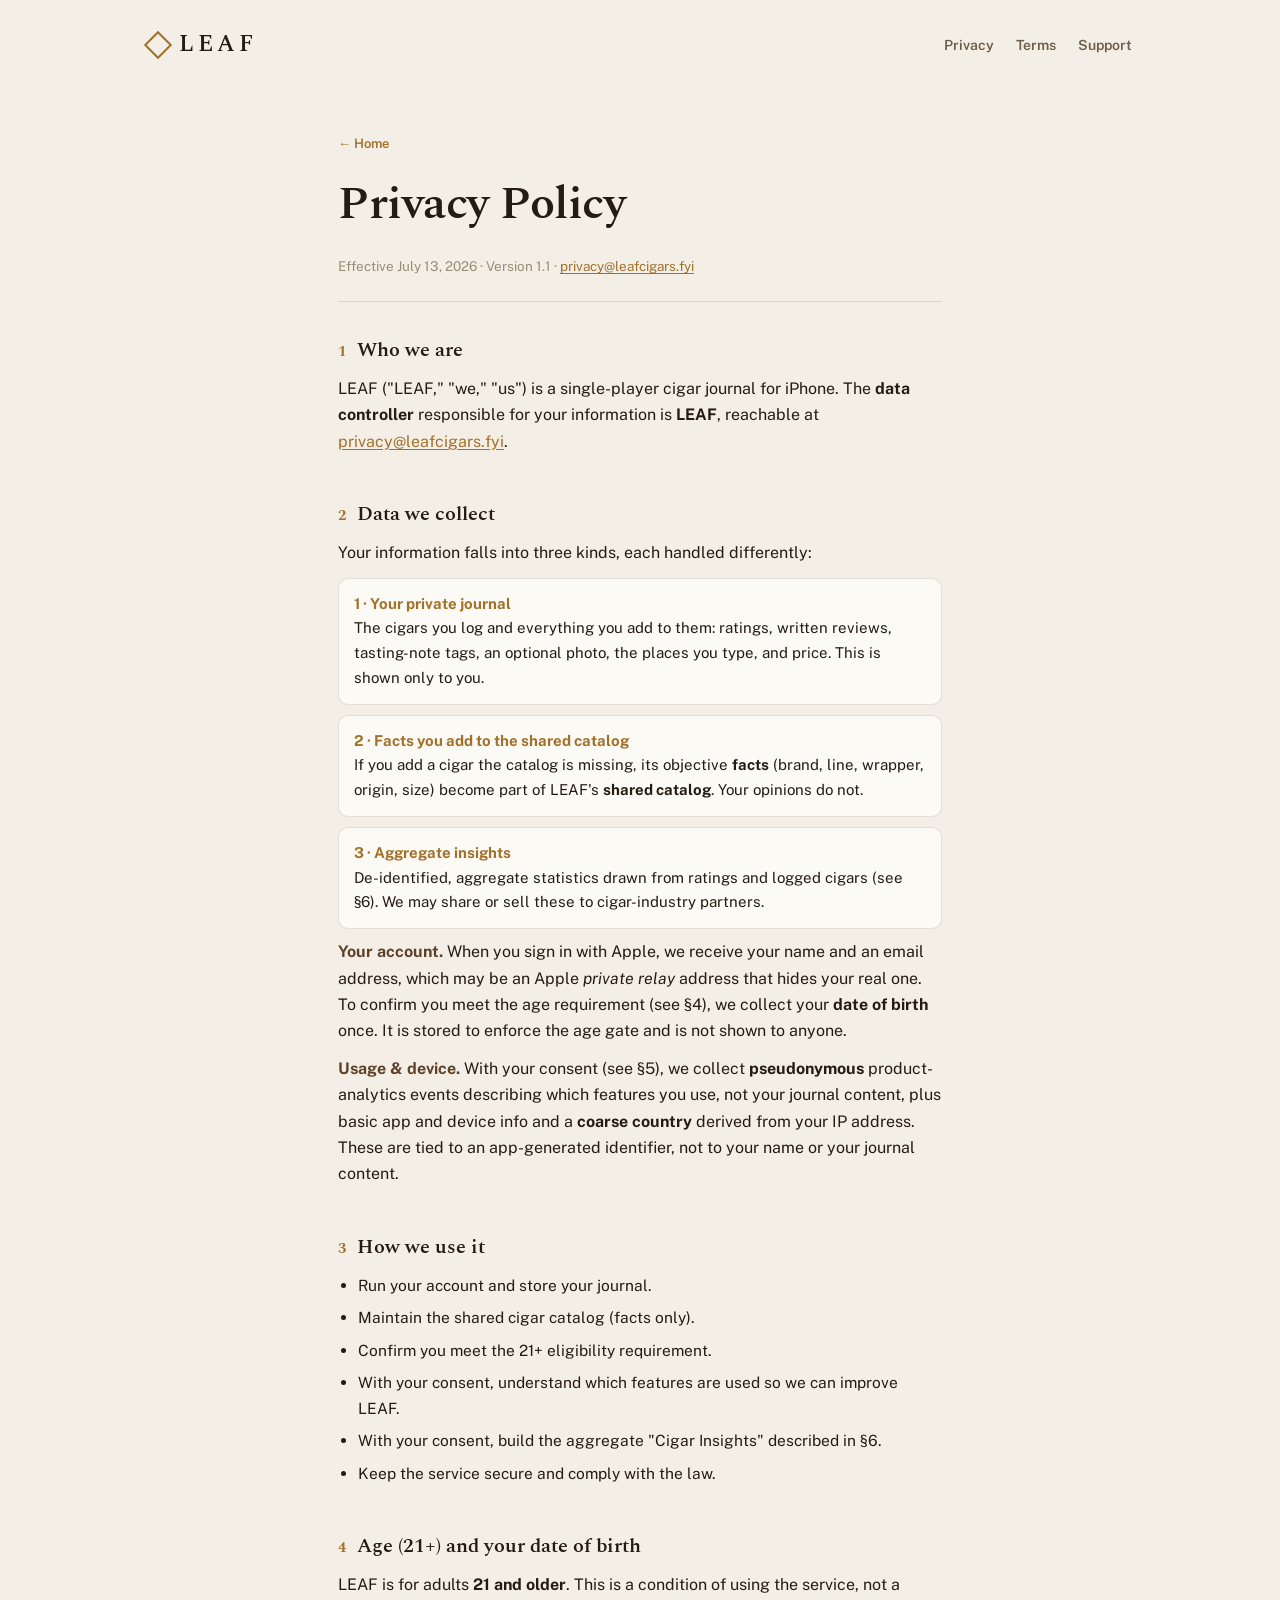
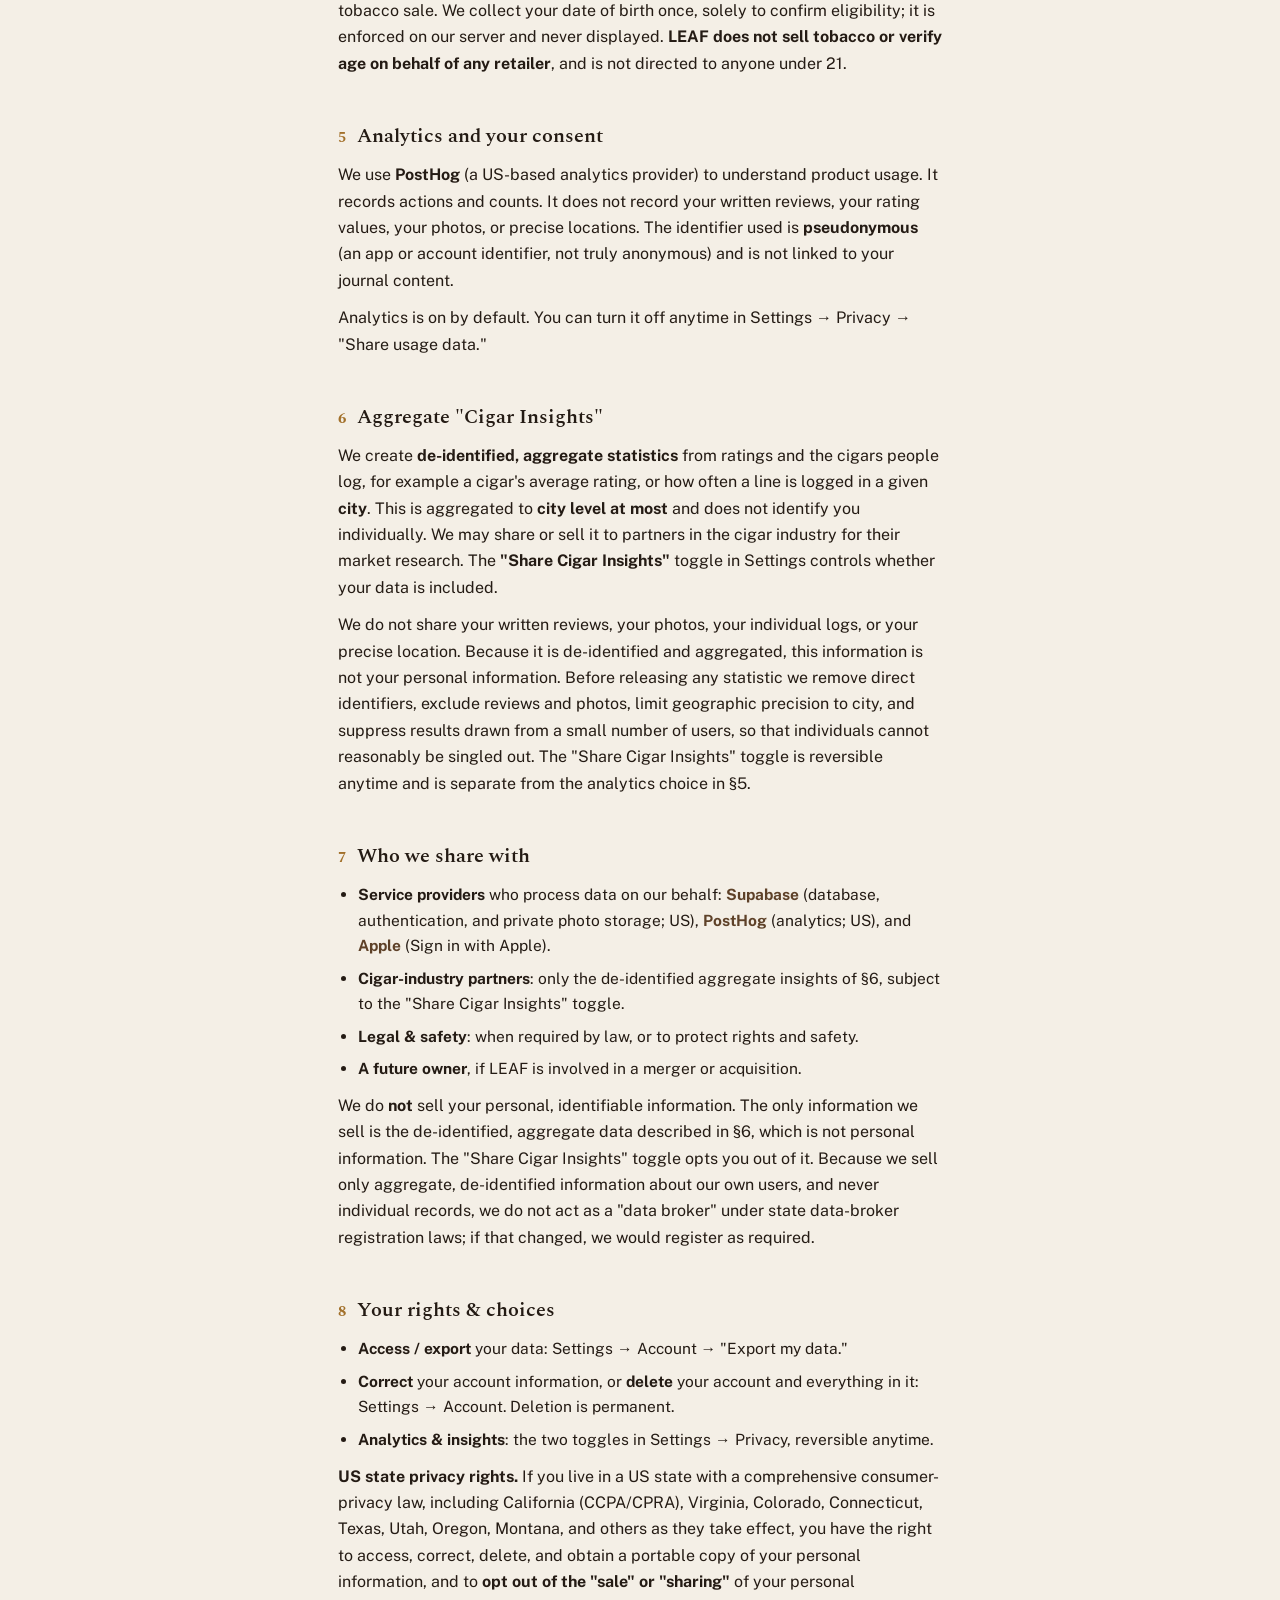
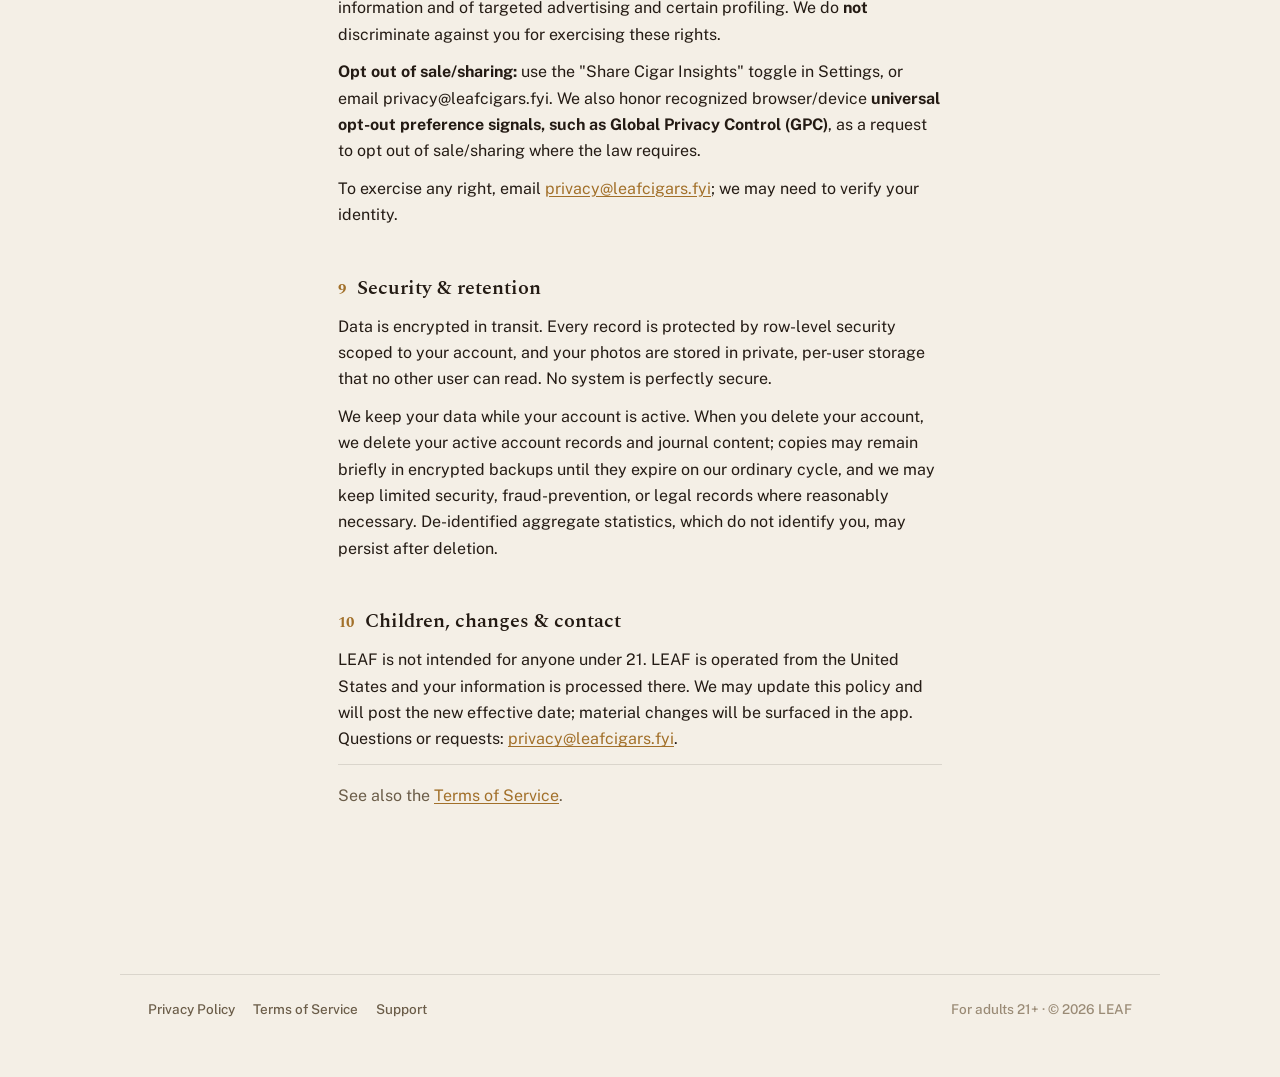
==== privacy.html @ 9491e5af "legal: rewrite privacy/terms as plain compliance copy Scrub marketing tone and promotional default f" ====
<!DOCTYPE html>
<html lang="en">
<head>
<meta charset="utf-8" />
<meta name="viewport" content="width=device-width, initial-scale=1" />
<title>Privacy Policy · LEAF</title>
<link rel="icon" type="image/png" sizes="32x32" href="favicon-32.png">
<link rel="icon" type="image/png" sizes="16x16" href="favicon-16.png">
<link rel="apple-touch-icon" sizes="180x180" href="apple-touch-icon.png">
<meta name="description" content="LEAF Privacy Policy: what we collect, why, and who receives it." />
<link rel="stylesheet" href="leaf.css" />
<script src="pa.js"></script>
</head>
<body>

  <header class="nav">
    <a class="brand" href="/"><span class="dia"></span><span class="wm">LEAF</span></a>
    <nav class="links">
      <a href="privacy.html">Privacy</a>
      <a href="terms.html">Terms</a>
      <a href="mailto:support@leafcigars.fyi">Support</a>
    </nav>
  </header>

  <main class="doc">
    <a class="back" href="/">← Home</a>
    <h1>Privacy Policy</h1>
    <p class="meta">Effective July 13, 2026 · Version 1.1 · <a href="mailto:privacy@leafcigars.fyi">privacy@leafcigars.fyi</a></p>
    <hr />

    <section><h2><span class="num">1</span> Who we are</h2>
      <p>LEAF ("LEAF," "we," "us") is a single-player cigar journal for iPhone. The <strong>data controller</strong> responsible for your information is <strong>LEAF</strong>, reachable at <a href="mailto:privacy@leafcigars.fyi">privacy@leafcigars.fyi</a>.</p></section>

    <section><h2><span class="num">2</span> Data we collect</h2>
      <p>Your information falls into three kinds, each handled differently:</p>
      <div class="model"><div class="mh">1 · Your private journal</div>The cigars you log and everything you add to them: ratings, written reviews, tasting-note tags, an optional photo, the places you type, and price. This is shown only to you.</div>
      <div class="model"><div class="mh">2 · Facts you add to the shared catalog</div>If you add a cigar the catalog is missing, its objective <strong>facts</strong> (brand, line, wrapper, origin, size) become part of LEAF's <strong>shared catalog</strong>. Your opinions do not.</div>
      <div class="model"><div class="mh">3 · Aggregate insights</div>De-identified, aggregate statistics drawn from ratings and logged cigars (see §6). We may share or sell these to cigar-industry partners.</div>
      <p><span class="k">Your account.</span> When you sign in with Apple, we receive your name and an email address, which may be an Apple <em>private relay</em> address that hides your real one. To confirm you meet the age requirement (see §4), we collect your <strong>date of birth</strong> once. It is stored to enforce the age gate and is not shown to anyone.</p>
      <p><span class="k">Usage &amp; device.</span> With your consent (see §5), we collect <strong>pseudonymous</strong> product-analytics events describing which features you use, not your journal content, plus basic app and device info and a <strong>coarse country</strong> derived from your IP address. These are tied to an app-generated identifier, not to your name or your journal content.</p></section>

    <section><h2><span class="num">3</span> How we use it</h2>
      <ul>
        <li>Run your account and store your journal.</li>
        <li>Maintain the shared cigar catalog (facts only).</li>
        <li>Confirm you meet the 21+ eligibility requirement.</li>
        <li>With your consent, understand which features are used so we can improve LEAF.</li>
        <li>With your consent, build the aggregate "Cigar Insights" described in §6.</li>
        <li>Keep the service secure and comply with the law.</li>
      </ul></section>

    <section><h2><span class="num">4</span> Age (21+) and your date of birth</h2>
      <p>LEAF is for adults <strong>21 and older</strong>. This is a condition of using the service, not a tobacco sale. We collect your date of birth once, solely to confirm eligibility; it is enforced on our server and never displayed. <strong>LEAF does not sell tobacco or verify age on behalf of any retailer</strong>, and is not directed to anyone under 21.</p></section>

    <section><h2><span class="num">5</span> Analytics and your consent</h2>
      <p>We use <strong>PostHog</strong> (a US-based analytics provider) to understand product usage. It records actions and counts. It does not record your written reviews, your rating values, your photos, or precise locations. The identifier used is <strong>pseudonymous</strong> (an app or account identifier, not truly anonymous) and is not linked to your journal content.</p>
      <p>Analytics is on by default. You can turn it off anytime in Settings → Privacy → "Share usage data."</p></section>

    <section><h2><span class="num">6</span> Aggregate "Cigar Insights"</h2>
      <p>We create <strong>de-identified, aggregate statistics</strong> from ratings and the cigars people log, for example a cigar's average rating, or how often a line is logged in a given <strong>city</strong>. This is aggregated to <strong>city level at most</strong> and does not identify you individually. We may share or sell it to partners in the cigar industry for their market research. The <strong>"Share Cigar Insights"</strong> toggle in Settings controls whether your data is included.</p>
      <p>We do not share your written reviews, your photos, your individual logs, or your precise location. Because it is de-identified and aggregated, this information is not your personal information. Before releasing any statistic we remove direct identifiers, exclude reviews and photos, limit geographic precision to city, and suppress results drawn from a small number of users, so that individuals cannot reasonably be singled out. The "Share Cigar Insights" toggle is reversible anytime and is separate from the analytics choice in §5.</p></section>

    <section><h2><span class="num">7</span> Who we share with</h2>
      <ul>
        <li><strong>Service providers</strong> who process data on our behalf: <span class="k">Supabase</span> (database, authentication, and private photo storage; US), <span class="k">PostHog</span> (analytics; US), and <span class="k">Apple</span> (Sign in with Apple).</li>
        <li><strong>Cigar-industry partners</strong>: only the de-identified aggregate insights of §6, subject to the "Share Cigar Insights" toggle.</li>
        <li><strong>Legal &amp; safety</strong>: when required by law, or to protect rights and safety.</li>
        <li><strong>A future owner</strong>, if LEAF is involved in a merger or acquisition.</li>
      </ul>
      <p>We do <strong>not</strong> sell your personal, identifiable information. The only information we sell is the de-identified, aggregate data described in §6, which is not personal information. The "Share Cigar Insights" toggle opts you out of it. Because we sell only aggregate, de-identified information about our own users, and never individual records, we do not act as a "data broker" under state data-broker registration laws; if that changed, we would register as required.</p></section>

    <section><h2><span class="num">8</span> Your rights &amp; choices</h2>
      <ul>
        <li><strong>Access / export</strong> your data: Settings → Account → "Export my data."</li>
        <li><strong>Correct</strong> your account information, or <strong>delete</strong> your account and everything in it: Settings → Account. Deletion is permanent.</li>
        <li><strong>Analytics &amp; insights</strong>: the two toggles in Settings → Privacy, reversible anytime.</li>
      </ul>
      <p><strong>US state privacy rights.</strong> If you live in a US state with a comprehensive consumer-privacy law, including California (CCPA/CPRA), Virginia, Colorado, Connecticut, Texas, Utah, Oregon, Montana, and others as they take effect, you have the right to access, correct, delete, and obtain a portable copy of your personal information, and to <strong>opt out of the "sale" or "sharing"</strong> of your personal information and of targeted advertising and certain profiling. We do <strong>not</strong> discriminate against you for exercising these rights.</p>
      <p><strong>Opt out of sale/sharing:</strong> use the "Share Cigar Insights" toggle in Settings, or email privacy@leafcigars.fyi. We also honor recognized browser/device <strong>universal opt-out preference signals, such as Global Privacy Control (GPC)</strong>, as a request to opt out of sale/sharing where the law requires.</p>
      <p>To exercise any right, email <a href="mailto:privacy@leafcigars.fyi">privacy@leafcigars.fyi</a>; we may need to verify your identity.</p></section>

    <section><h2><span class="num">9</span> Security &amp; retention</h2>
      <p>Data is encrypted in transit. Every record is protected by row-level security scoped to your account, and your photos are stored in private, per-user storage that no other user can read. No system is perfectly secure.</p>
      <p>We keep your data while your account is active. When you delete your account, we delete your active account records and journal content; copies may remain briefly in encrypted backups until they expire on our ordinary cycle, and we may keep limited security, fraud-prevention, or legal records where reasonably necessary. De-identified aggregate statistics, which do not identify you, may persist after deletion.</p></section>

    <section><h2><span class="num">10</span> Children, changes &amp; contact</h2>
      <p>LEAF is not intended for anyone under 21. LEAF is operated from the United States and your information is processed there. We may update this policy and will post the new effective date; material changes will be surfaced in the app. Questions or requests: <a href="mailto:privacy@leafcigars.fyi">privacy@leafcigars.fyi</a>.</p></section>

    <p class="crosslink">See also the <a href="terms.html">Terms of Service</a>.</p>
  </main>

  <footer class="foot">
    <div><a href="privacy.html">Privacy Policy</a><a href="terms.html">Terms of Service</a><a href="mailto:support@leafcigars.fyi">Support</a></div>
    <div>For adults 21+ · © 2026 LEAF</div>
  </footer>

</body>
</html>
---- leaf.css ----
/* LEAF — leafcigars.fyi shared styles (Cedar) */
@import url('https://fonts.googleapis.com/css2?family=Spectral:ital,wght@0,400;0,500;0,600;0,700;1,400;1,500&family=Public+Sans:wght@400;500;600;700;800&display=swap');

:root{
  --paper:#F4EFE6; --card:#FCFAF4; --ink:#241B14; --stone:#6B5D49;
  --muted:#9A8B76; --amber:#A2702A; --tobacco:#5E4128; --ember:#DE6A1E;
  --danger:#9C4230; --line:rgba(36,27,20,0.12);
  --serif:'Spectral',Georgia,serif; --sans:'Public Sans',-apple-system,Segoe UI,sans-serif;
}
*{box-sizing:border-box;}
html{scroll-behavior:smooth;}
body{margin:0;background:var(--paper);color:var(--ink);font-family:var(--sans);
  line-height:1.65;-webkit-font-smoothing:antialiased;}
a{color:var(--amber);text-underline-offset:2px;}

/* header */
.nav{max-width:1040px;margin:0 auto;padding:26px 28px;display:flex;align-items:center;justify-content:space-between;gap:20px;}
.brand{display:flex;align-items:center;gap:11px;text-decoration:none;}
.brand .dia{width:20px;height:20px;border:2.4px solid var(--amber);transform:rotate(45deg);flex:none;}
.brand .wm{font-family:var(--serif);font-weight:600;font-size:23px;letter-spacing:0.18em;color:var(--ink);}
.nav .links{display:flex;gap:22px;font:600 14px var(--sans);}
.nav .links a{color:var(--stone);text-decoration:none;}
.nav .links a:hover{color:var(--amber);}

/* homepage */
.hero{max-width:1040px;margin:0 auto;padding:56px 28px 40px;display:grid;grid-template-columns:1.15fr 0.85fr;gap:48px;align-items:center;}
@media(max-width:760px){.hero{grid-template-columns:1fr;gap:36px;padding-top:32px;}}
.hero .eyebrow{font:700 12px var(--sans);letter-spacing:0.22em;text-transform:uppercase;color:var(--amber);}
.hero h1{font-family:var(--serif);font-weight:600;font-size:clamp(40px,6.4vw,68px);line-height:1.02;letter-spacing:-0.015em;margin:18px 0 0;text-wrap:balance;}
.hero .tag{font-family:var(--serif);font-style:italic;font-size:clamp(19px,2.4vw,23px);color:var(--stone);margin:18px 0 0;max-width:34ch;}
.hero .sub{font-size:17px;color:#5A4E3E;margin:16px 0 0;max-width:46ch;}
.cta{margin-top:28px;display:flex;align-items:center;gap:16px;flex-wrap:wrap;}
.pill{display:inline-flex;align-items:center;gap:9px;background:var(--ink);color:var(--paper);font:600 14px var(--sans);padding:12px 20px;border-radius:999px;text-decoration:none;}
.pill .dot{width:7px;height:7px;border-radius:999px;background:var(--ember);}
.cta .note{font:500 13px var(--sans);color:var(--muted);}

/* ember icon mark */
.icon{width:200px;height:200px;border-radius:44px;background:#201510;display:flex;align-items:center;justify-content:center;box-shadow:0 30px 60px -28px rgba(28,18,8,0.55);margin:0 auto;}
.icon .r1{width:75%;height:75%;border-radius:50%;background:var(--tobacco);display:flex;align-items:center;justify-content:center;}
.icon .r2{width:78%;height:78%;border-radius:50%;background:#EAE0C9;display:flex;align-items:center;justify-content:center;}
.icon .r3{width:71%;height:71%;border-radius:50%;background:var(--ember);display:flex;align-items:center;justify-content:center;}
.icon .dia{width:26%;height:26%;background:var(--paper);transform:rotate(45deg);}

/* feature band */
.band{background:var(--card);border-top:1px solid var(--line);border-bottom:1px solid var(--line);margin-top:36px;}
.feats{max-width:1040px;margin:0 auto;padding:52px 28px;display:grid;grid-template-columns:repeat(3,1fr);gap:34px;}
@media(max-width:760px){.feats{grid-template-columns:1fr;gap:26px;}}
.feat h3{font-family:var(--serif);font-weight:600;font-size:21px;margin:0 0 6px;}
.feat p{font-size:15px;color:#5A4E3E;margin:0;}
.feat .k{font:700 11px var(--sans);letter-spacing:0.16em;text-transform:uppercase;color:var(--amber);}

.closing{max-width:720px;margin:0 auto;padding:64px 28px 20px;text-align:center;}
.closing p{font-family:var(--serif);font-style:italic;font-size:clamp(20px,3vw,26px);color:var(--ink);line-height:1.4;}

/* footer */
.foot{max-width:1040px;margin:44px auto 0;padding:26px 28px 60px;border-top:1px solid var(--line);
  display:flex;align-items:center;justify-content:space-between;gap:16px;flex-wrap:wrap;font:500 13.5px var(--sans);color:var(--muted);}
.foot a{color:var(--stone);text-decoration:none;margin-right:18px;}
.foot a:hover{color:var(--amber);}

/* legal document pages */
.doc{max-width:66ch;margin:0 auto;padding:40px 28px 110px;}
.doc .back{display:inline-block;font:600 13px var(--sans);color:var(--amber);text-decoration:none;margin-bottom:10px;}
.doc h1{font-family:var(--serif);font-weight:600;font-size:clamp(32px,5vw,46px);letter-spacing:-0.01em;margin:6px 0 0;}
.doc .meta{margin-top:12px;font-size:13.5px;color:var(--muted);}
.doc hr{border:none;border-top:1px solid var(--line);margin:24px 0 0;}
.doc section{padding-top:32px;}
.doc h2{font-family:var(--serif);font-weight:600;font-size:20px;margin:0 0 9px;display:flex;gap:11px;align-items:baseline;}
.doc h2 .num{color:var(--amber);font-size:15px;font-weight:700;flex:none;font-variant-numeric:tabular-nums;}
.doc p{margin:0 0 11px;font-size:16px;}
.doc ul{margin:4px 0 11px;padding-left:20px;}
.doc li{margin:0 0 7px;font-size:15.5px;}
.doc strong{color:var(--ink);}
.k{font-weight:700;color:var(--tobacco);}
.model{background:var(--card);border:1px solid var(--line);border-radius:10px;padding:13px 15px;margin:10px 0;font-size:15px;}
.model .mh{font-weight:700;color:var(--amber);}
.crosslink{margin-top:40px;padding-top:18px;border-top:1px solid var(--line);font-size:14px;color:var(--stone);}
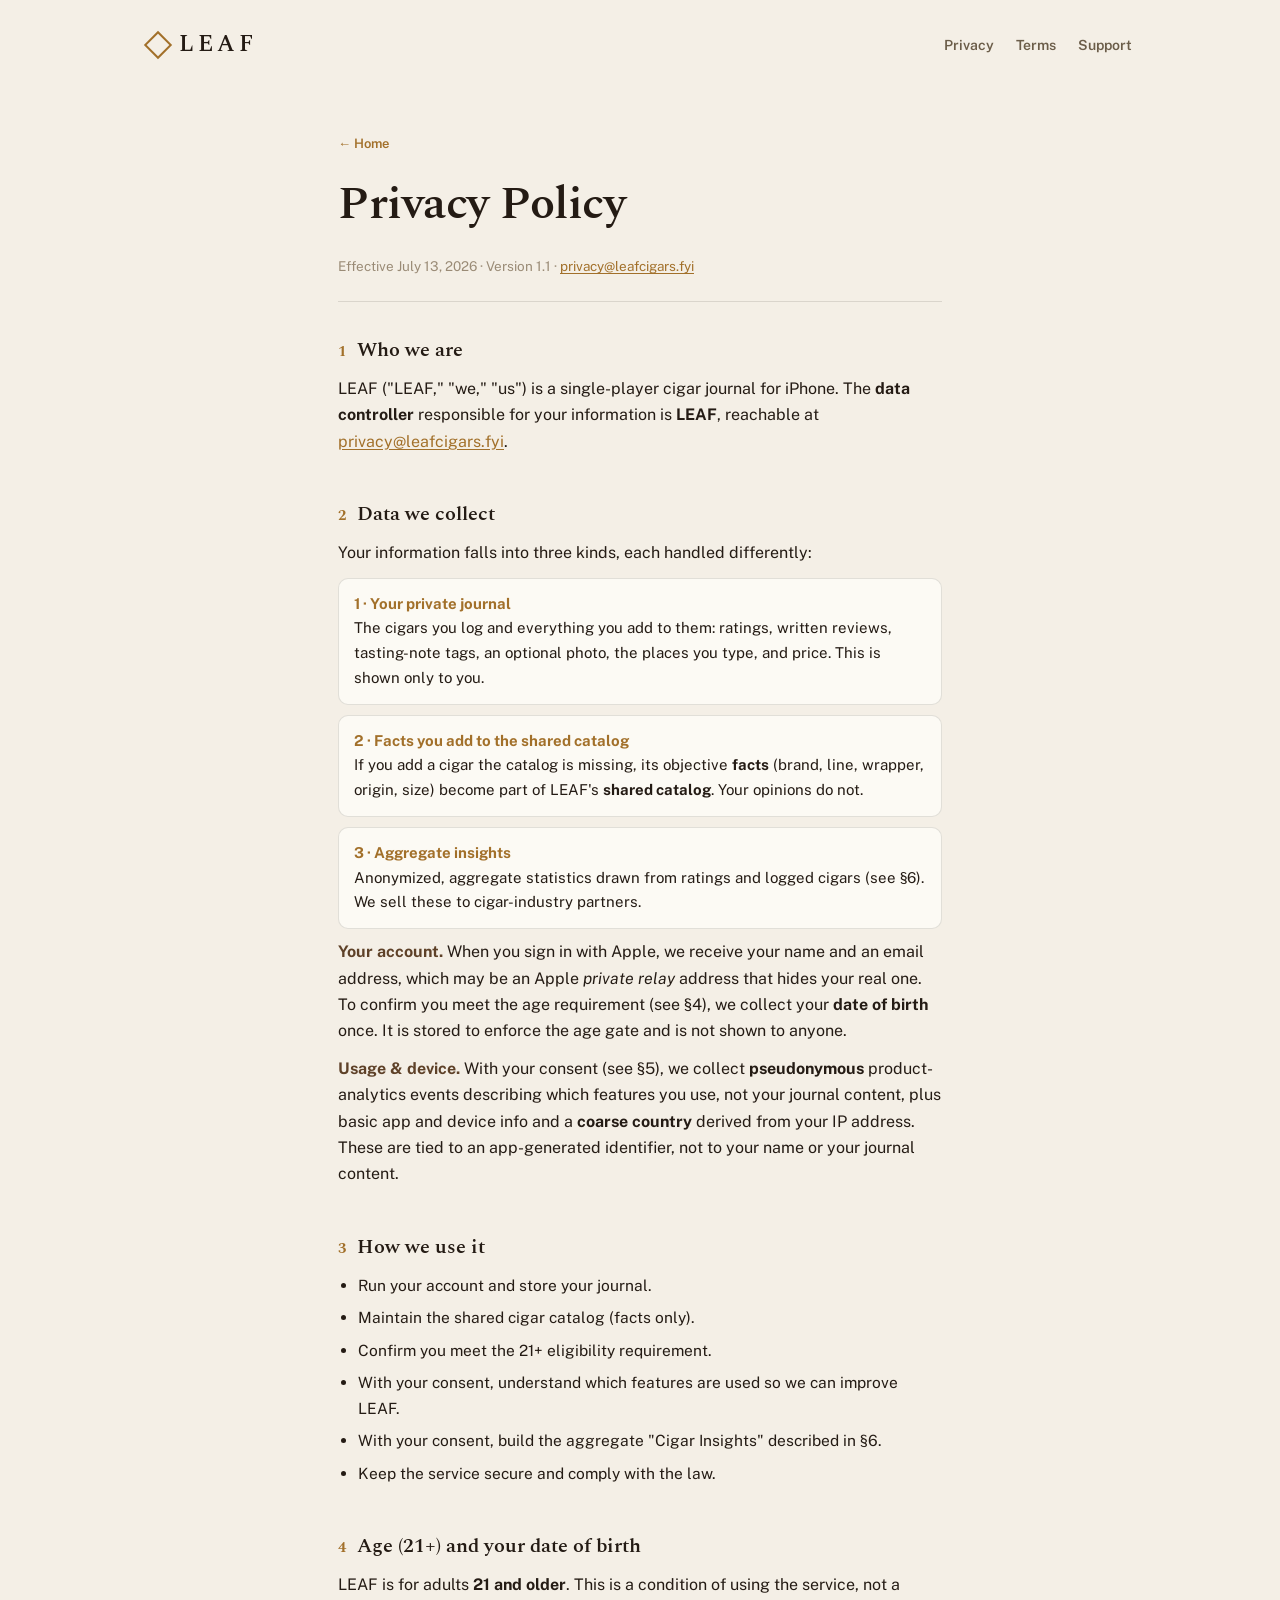
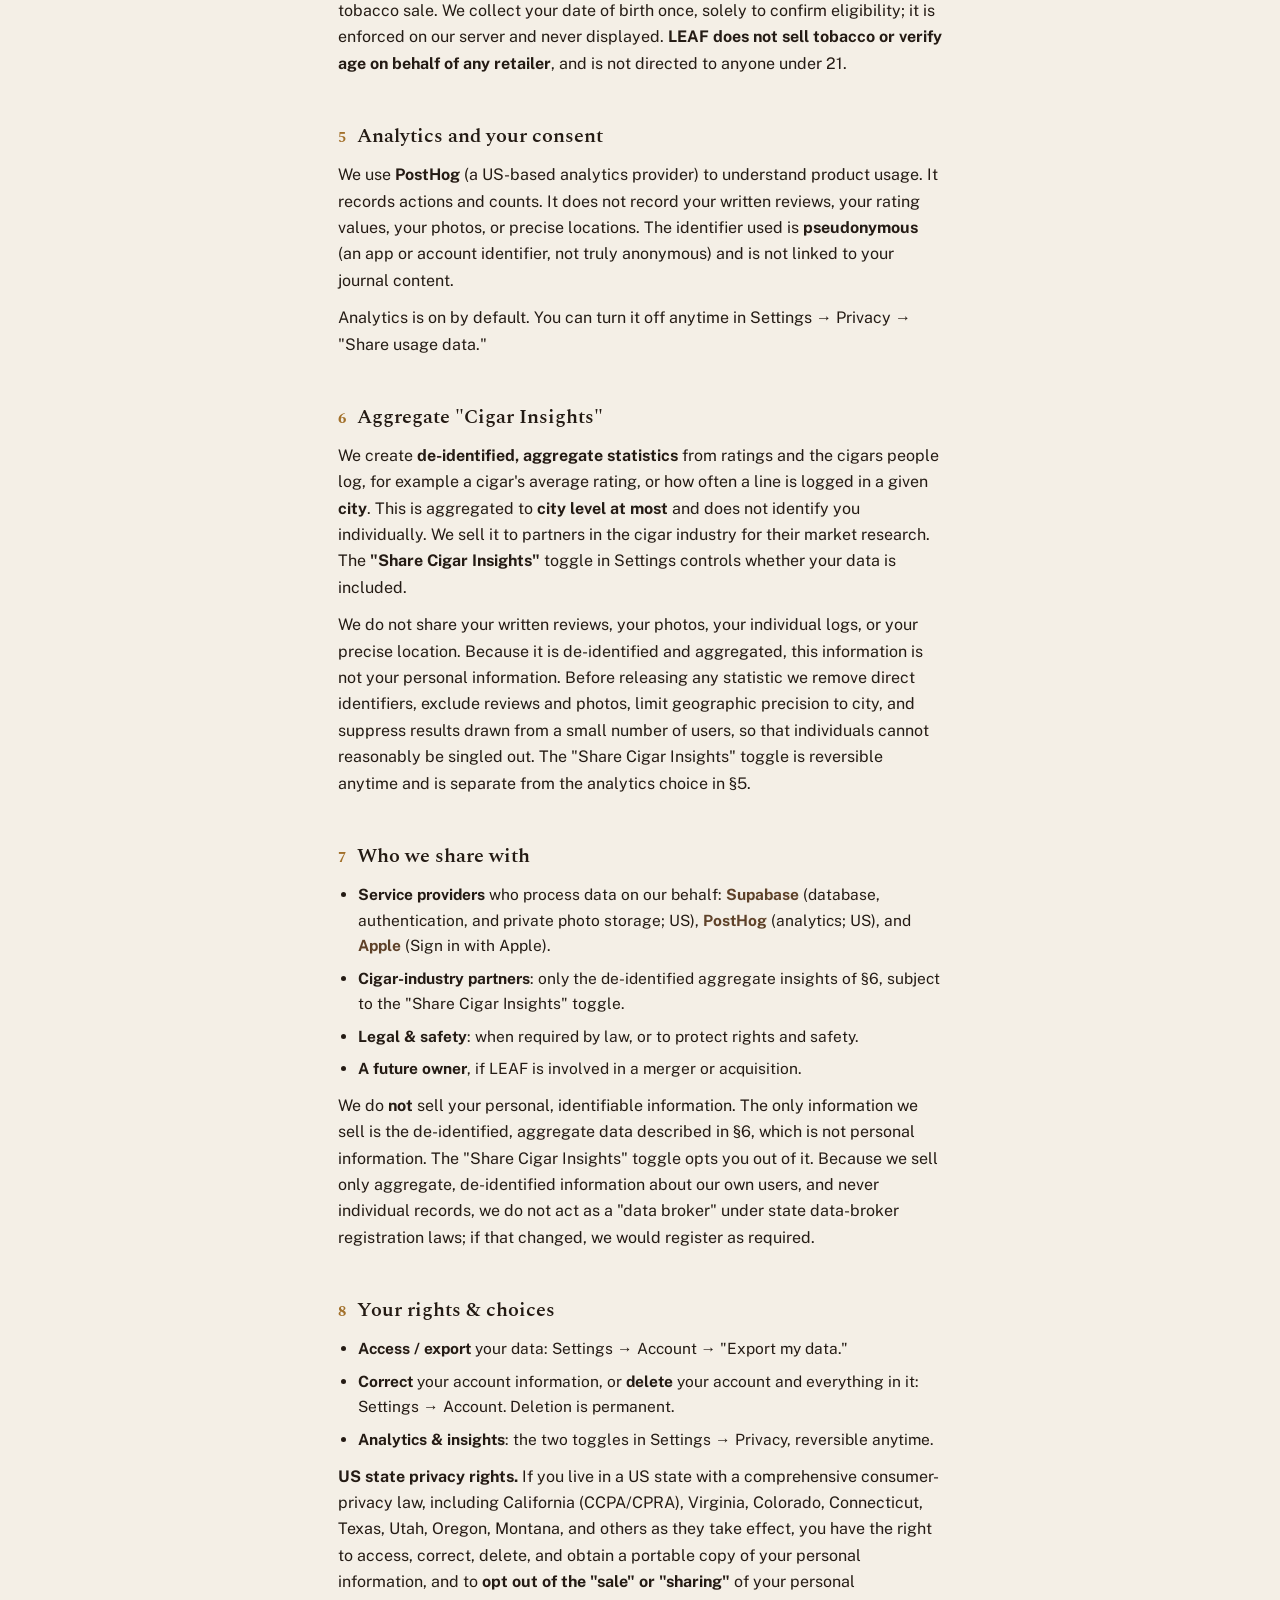
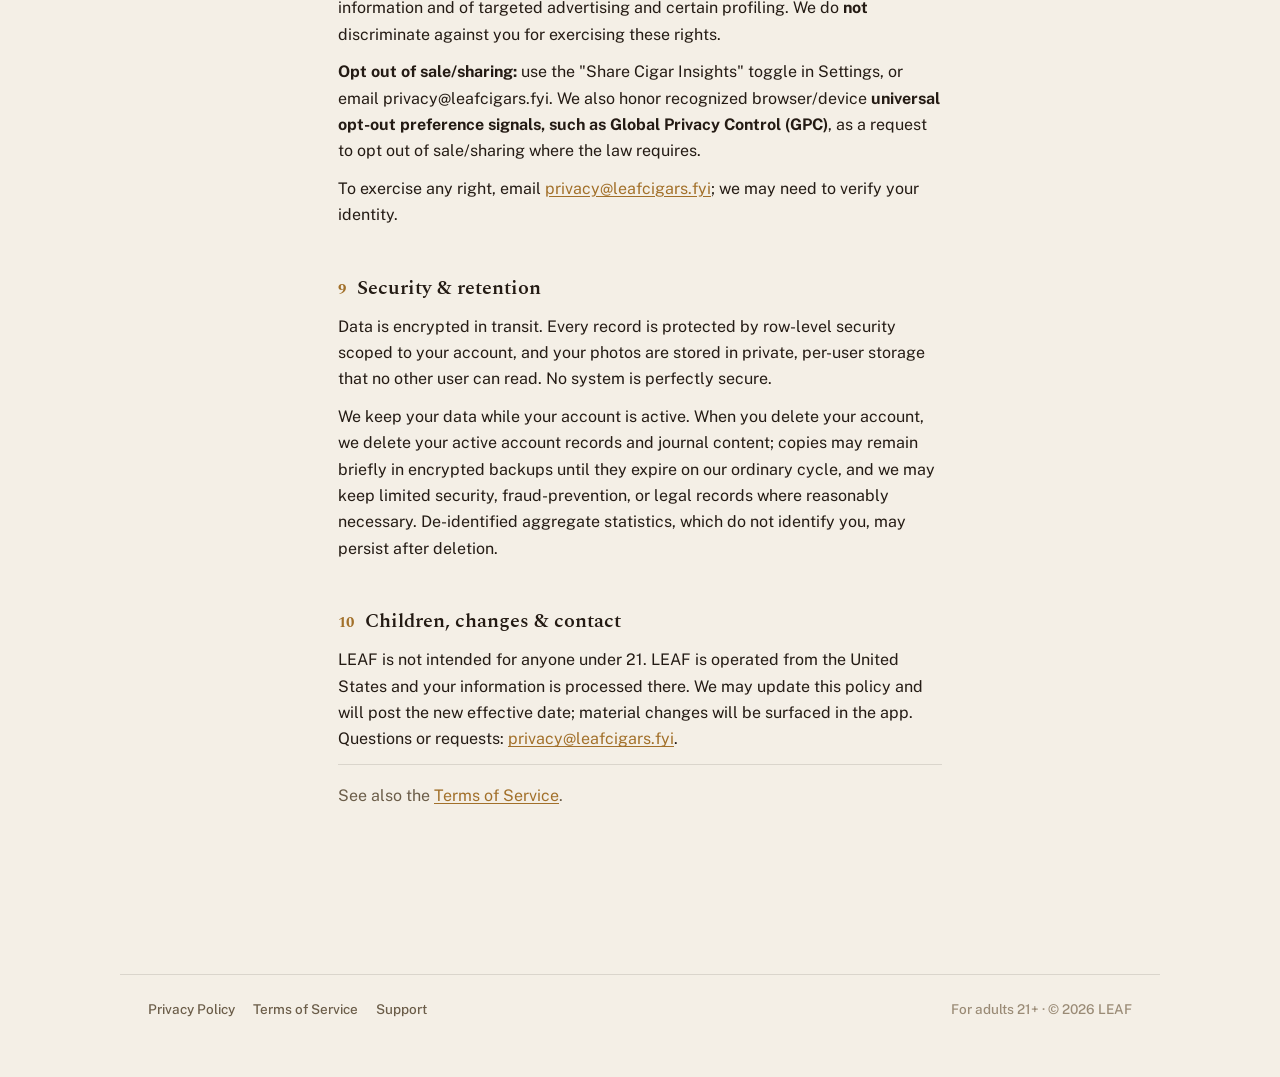
==== commit 0c99c48c: "legal: state plainly that we sell aggregate insights (§3) Per captain review on PR #2. Reword the §3" ====
--- a/privacy.html
+++ b/privacy.html
@@ -35,7 +35,7 @@
       <p>Your information falls into three kinds, each handled differently:</p>
       <div class="model"><div class="mh">1 · Your private journal</div>The cigars you log and everything you add to them: ratings, written reviews, tasting-note tags, an optional photo, the places you type, and price. This is shown only to you.</div>
       <div class="model"><div class="mh">2 · Facts you add to the shared catalog</div>If you add a cigar the catalog is missing, its objective <strong>facts</strong> (brand, line, wrapper, origin, size) become part of LEAF's <strong>shared catalog</strong>. Your opinions do not.</div>
-      <div class="model"><div class="mh">3 · Aggregate insights</div>De-identified, aggregate statistics drawn from ratings and logged cigars (see §6). We may share or sell these to cigar-industry partners.</div>
+      <div class="model"><div class="mh">3 · Aggregate insights</div>Anonymized, aggregate statistics drawn from ratings and logged cigars (see §6). We sell these to cigar-industry partners.</div>
       <p><span class="k">Your account.</span> When you sign in with Apple, we receive your name and an email address, which may be an Apple <em>private relay</em> address that hides your real one. To confirm you meet the age requirement (see §4), we collect your <strong>date of birth</strong> once. It is stored to enforce the age gate and is not shown to anyone.</p>
       <p><span class="k">Usage &amp; device.</span> With your consent (see §5), we collect <strong>pseudonymous</strong> product-analytics events describing which features you use, not your journal content, plus basic app and device info and a <strong>coarse country</strong> derived from your IP address. These are tied to an app-generated identifier, not to your name or your journal content.</p></section>
 
@@ -57,7 +57,7 @@
       <p>Analytics is on by default. You can turn it off anytime in Settings → Privacy → "Share usage data."</p></section>
 
     <section><h2><span class="num">6</span> Aggregate "Cigar Insights"</h2>
-      <p>We create <strong>de-identified, aggregate statistics</strong> from ratings and the cigars people log, for example a cigar's average rating, or how often a line is logged in a given <strong>city</strong>. This is aggregated to <strong>city level at most</strong> and does not identify you individually. We may share or sell it to partners in the cigar industry for their market research. The <strong>"Share Cigar Insights"</strong> toggle in Settings controls whether your data is included.</p>
+      <p>We create <strong>de-identified, aggregate statistics</strong> from ratings and the cigars people log, for example a cigar's average rating, or how often a line is logged in a given <strong>city</strong>. This is aggregated to <strong>city level at most</strong> and does not identify you individually. We sell it to partners in the cigar industry for their market research. The <strong>"Share Cigar Insights"</strong> toggle in Settings controls whether your data is included.</p>
       <p>We do not share your written reviews, your photos, your individual logs, or your precise location. Because it is de-identified and aggregated, this information is not your personal information. Before releasing any statistic we remove direct identifiers, exclude reviews and photos, limit geographic precision to city, and suppress results drawn from a small number of users, so that individuals cannot reasonably be singled out. The "Share Cigar Insights" toggle is reversible anytime and is separate from the analytics choice in §5.</p></section>
 
     <section><h2><span class="num">7</span> Who we share with</h2>
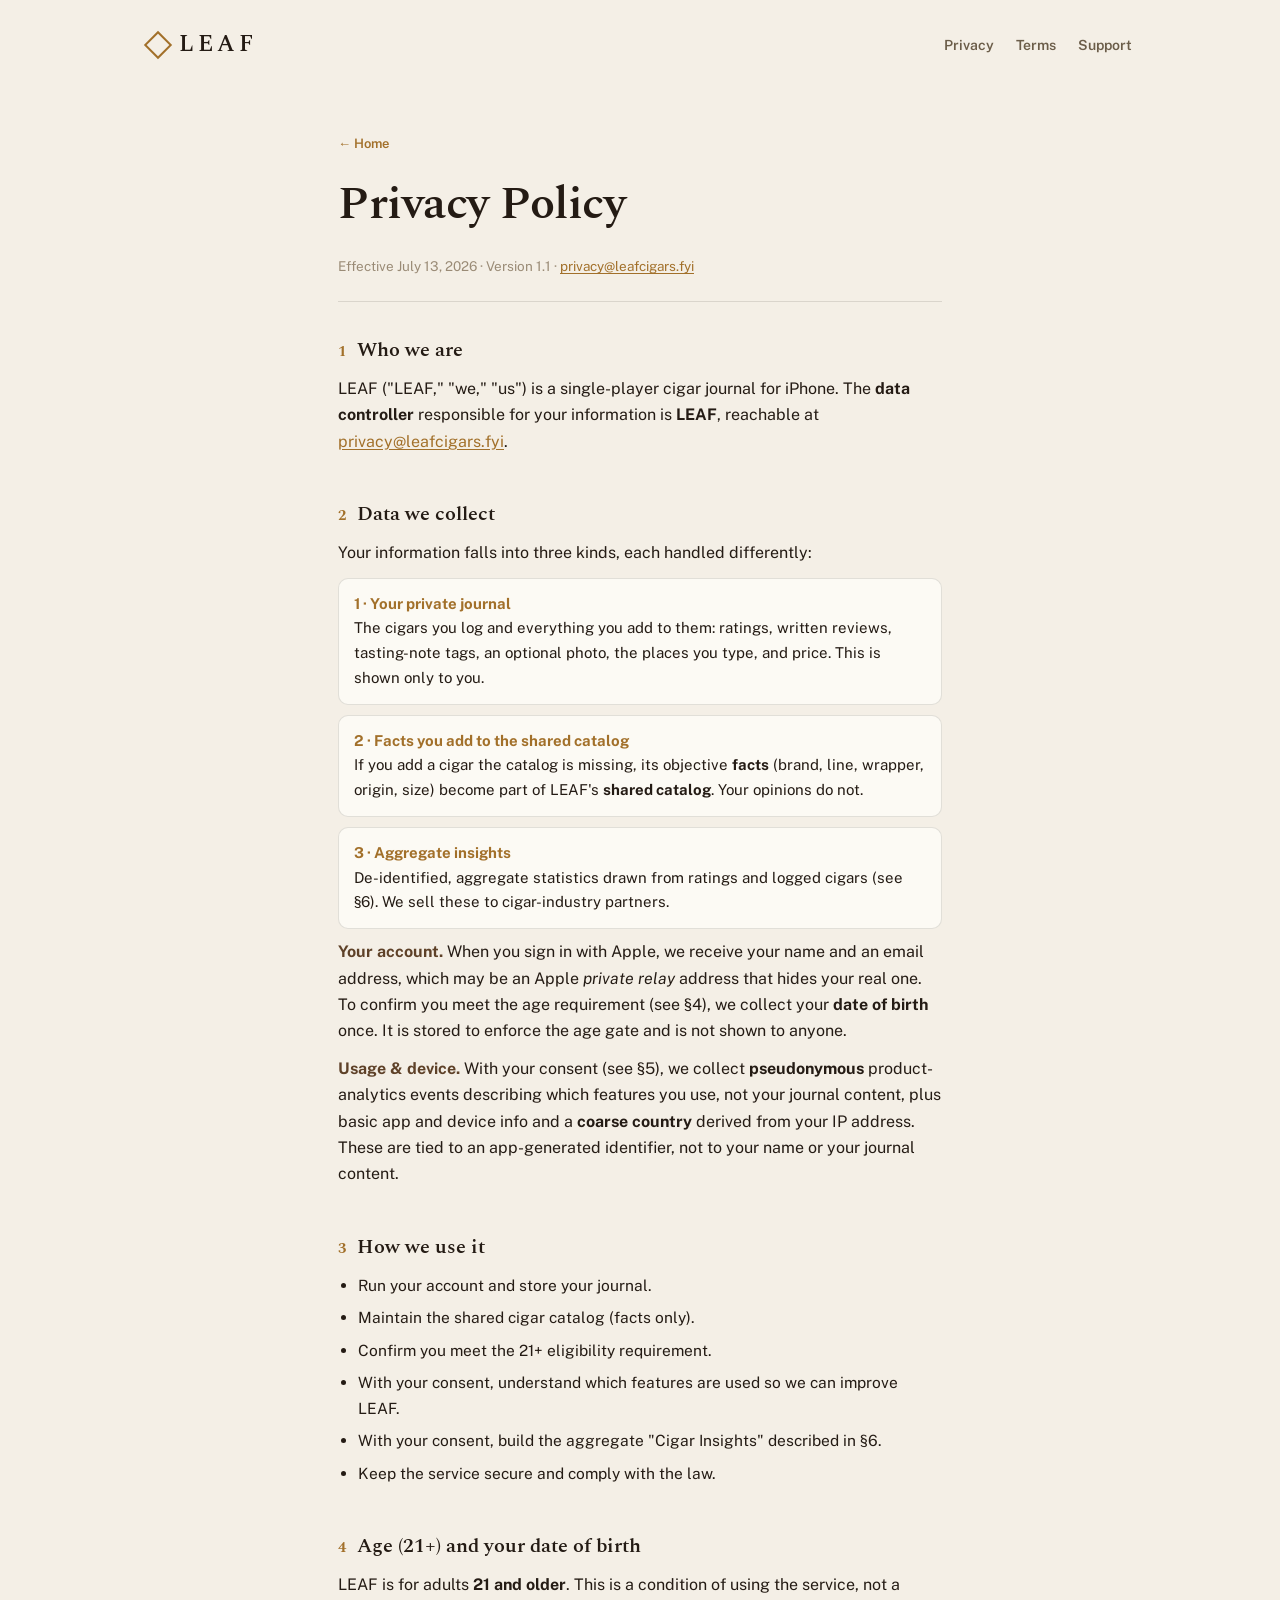
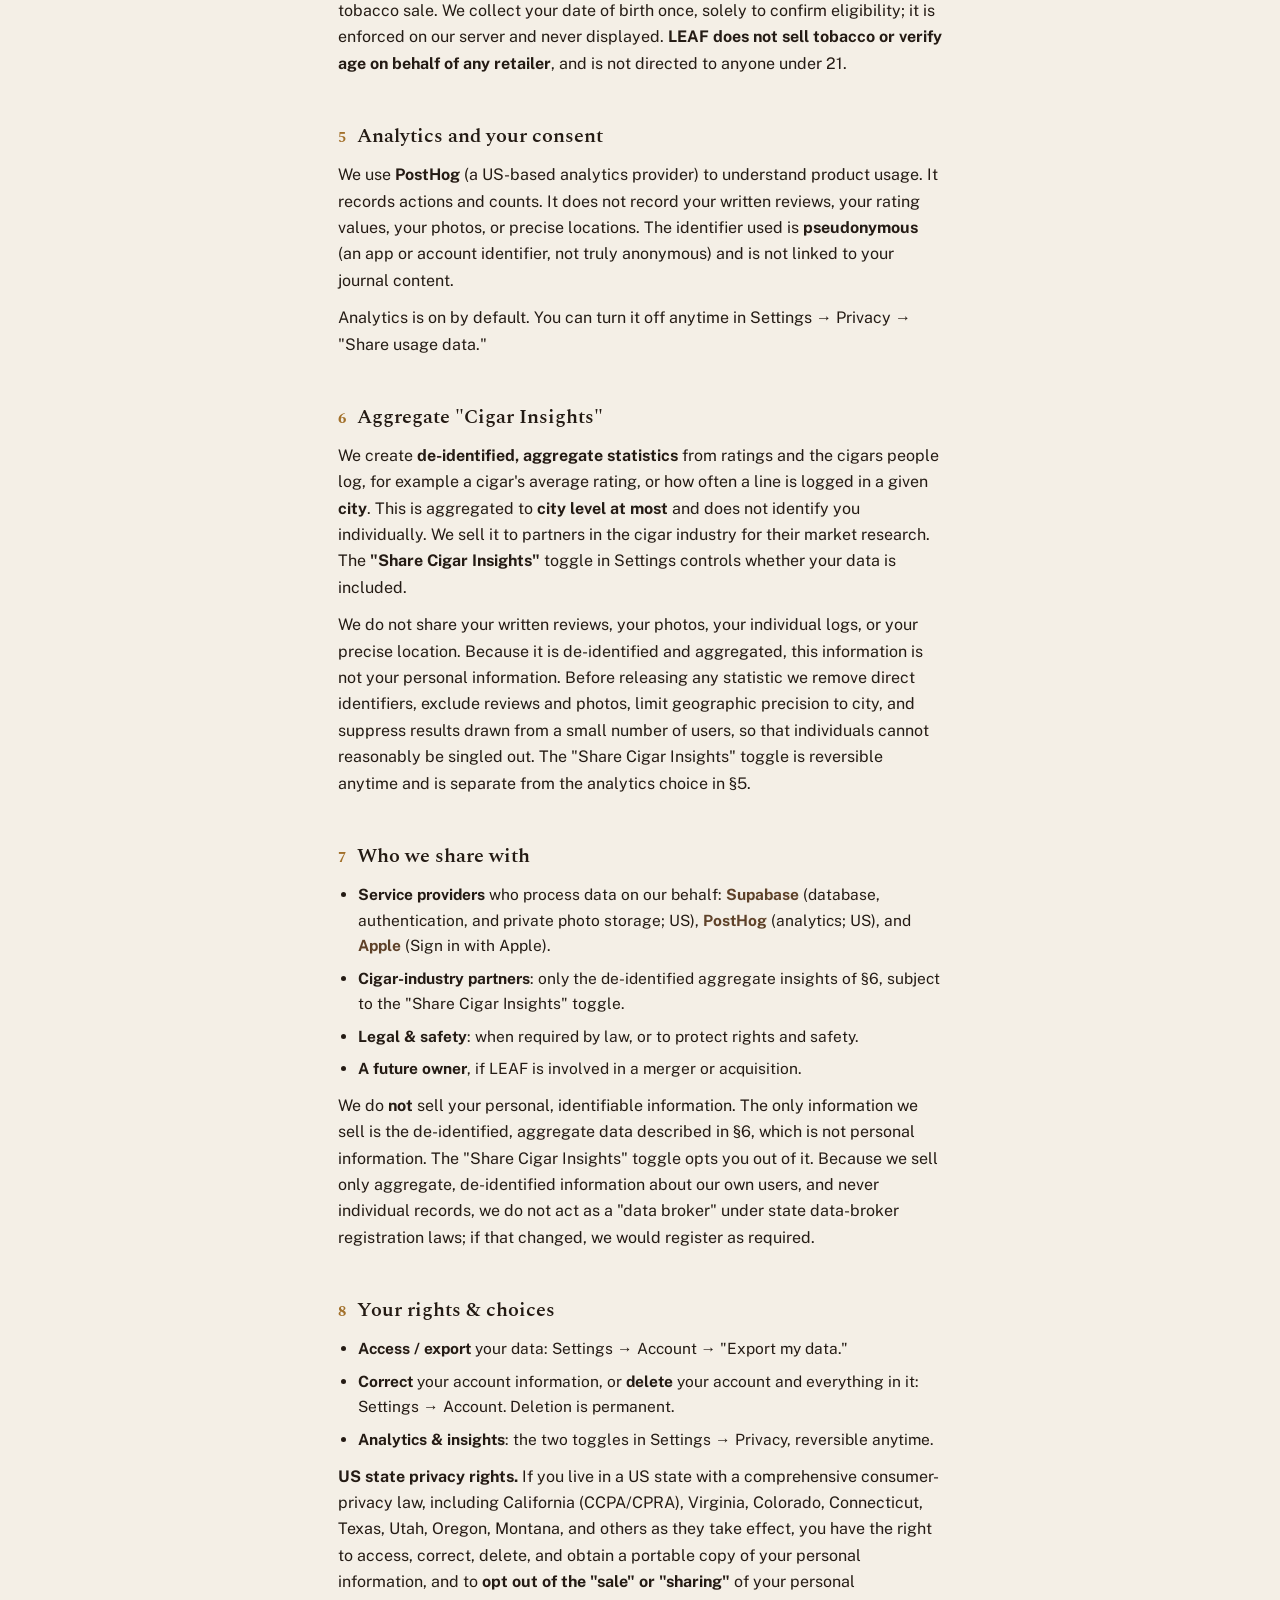
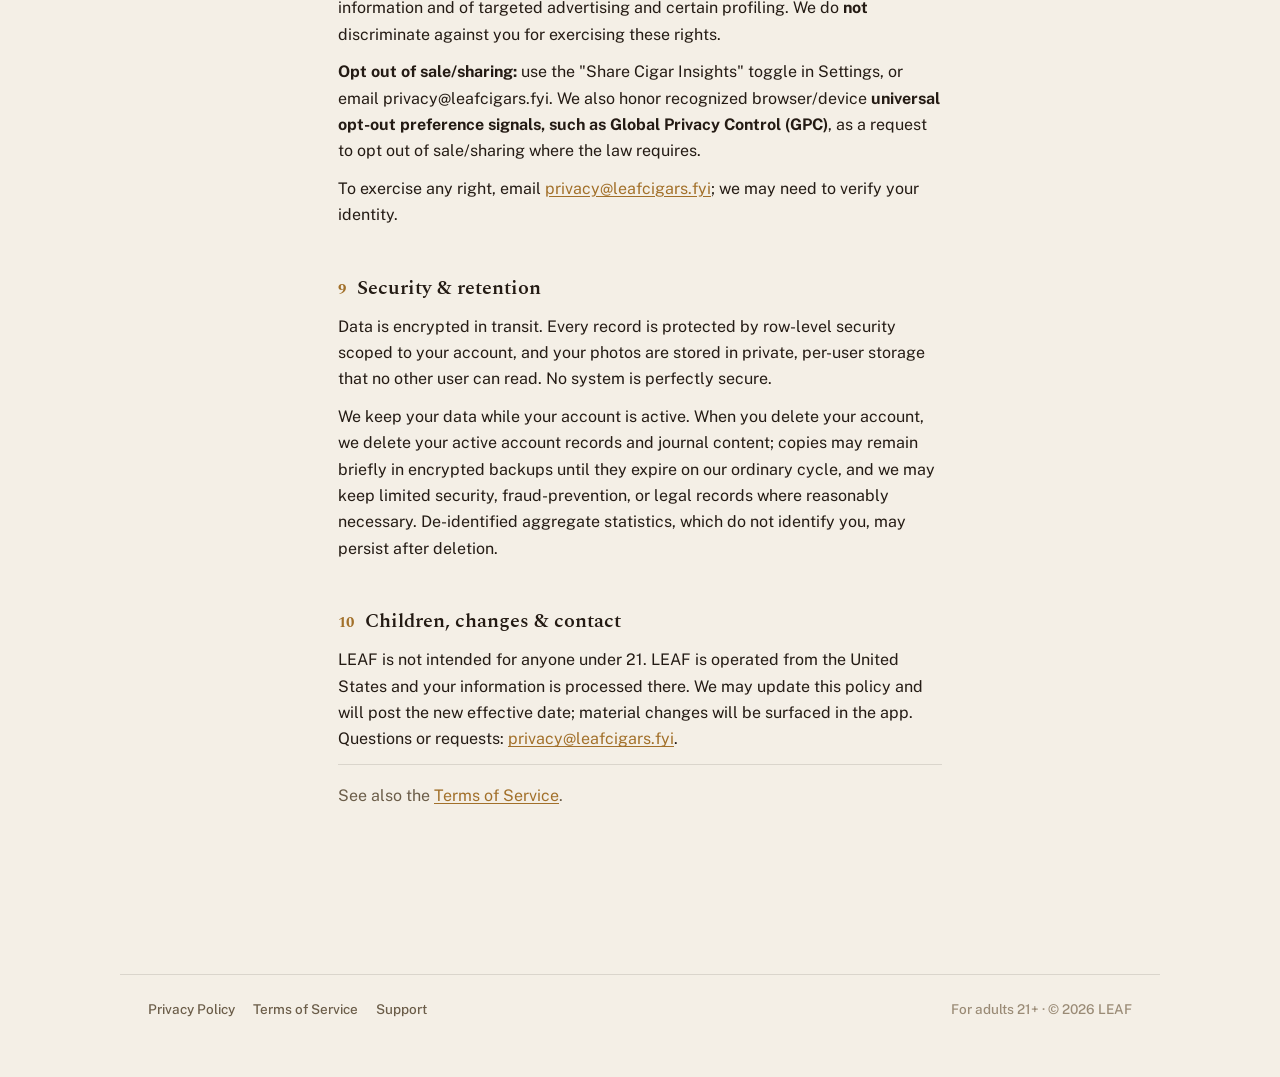
==== commit cddf408d: "legal: keep "de-identified" term in §3, not "anonymized" Per captain decision on PR #2: "de-identifi" ====
--- a/privacy.html
+++ b/privacy.html
@@ -35,7 +35,7 @@
       <p>Your information falls into three kinds, each handled differently:</p>
       <div class="model"><div class="mh">1 · Your private journal</div>The cigars you log and everything you add to them: ratings, written reviews, tasting-note tags, an optional photo, the places you type, and price. This is shown only to you.</div>
       <div class="model"><div class="mh">2 · Facts you add to the shared catalog</div>If you add a cigar the catalog is missing, its objective <strong>facts</strong> (brand, line, wrapper, origin, size) become part of LEAF's <strong>shared catalog</strong>. Your opinions do not.</div>
-      <div class="model"><div class="mh">3 · Aggregate insights</div>Anonymized, aggregate statistics drawn from ratings and logged cigars (see §6). We sell these to cigar-industry partners.</div>
+      <div class="model"><div class="mh">3 · Aggregate insights</div>De-identified, aggregate statistics drawn from ratings and logged cigars (see §6). We sell these to cigar-industry partners.</div>
       <p><span class="k">Your account.</span> When you sign in with Apple, we receive your name and an email address, which may be an Apple <em>private relay</em> address that hides your real one. To confirm you meet the age requirement (see §4), we collect your <strong>date of birth</strong> once. It is stored to enforce the age gate and is not shown to anyone.</p>
       <p><span class="k">Usage &amp; device.</span> With your consent (see §5), we collect <strong>pseudonymous</strong> product-analytics events describing which features you use, not your journal content, plus basic app and device info and a <strong>coarse country</strong> derived from your IP address. These are tied to an app-generated identifier, not to your name or your journal content.</p></section>
 
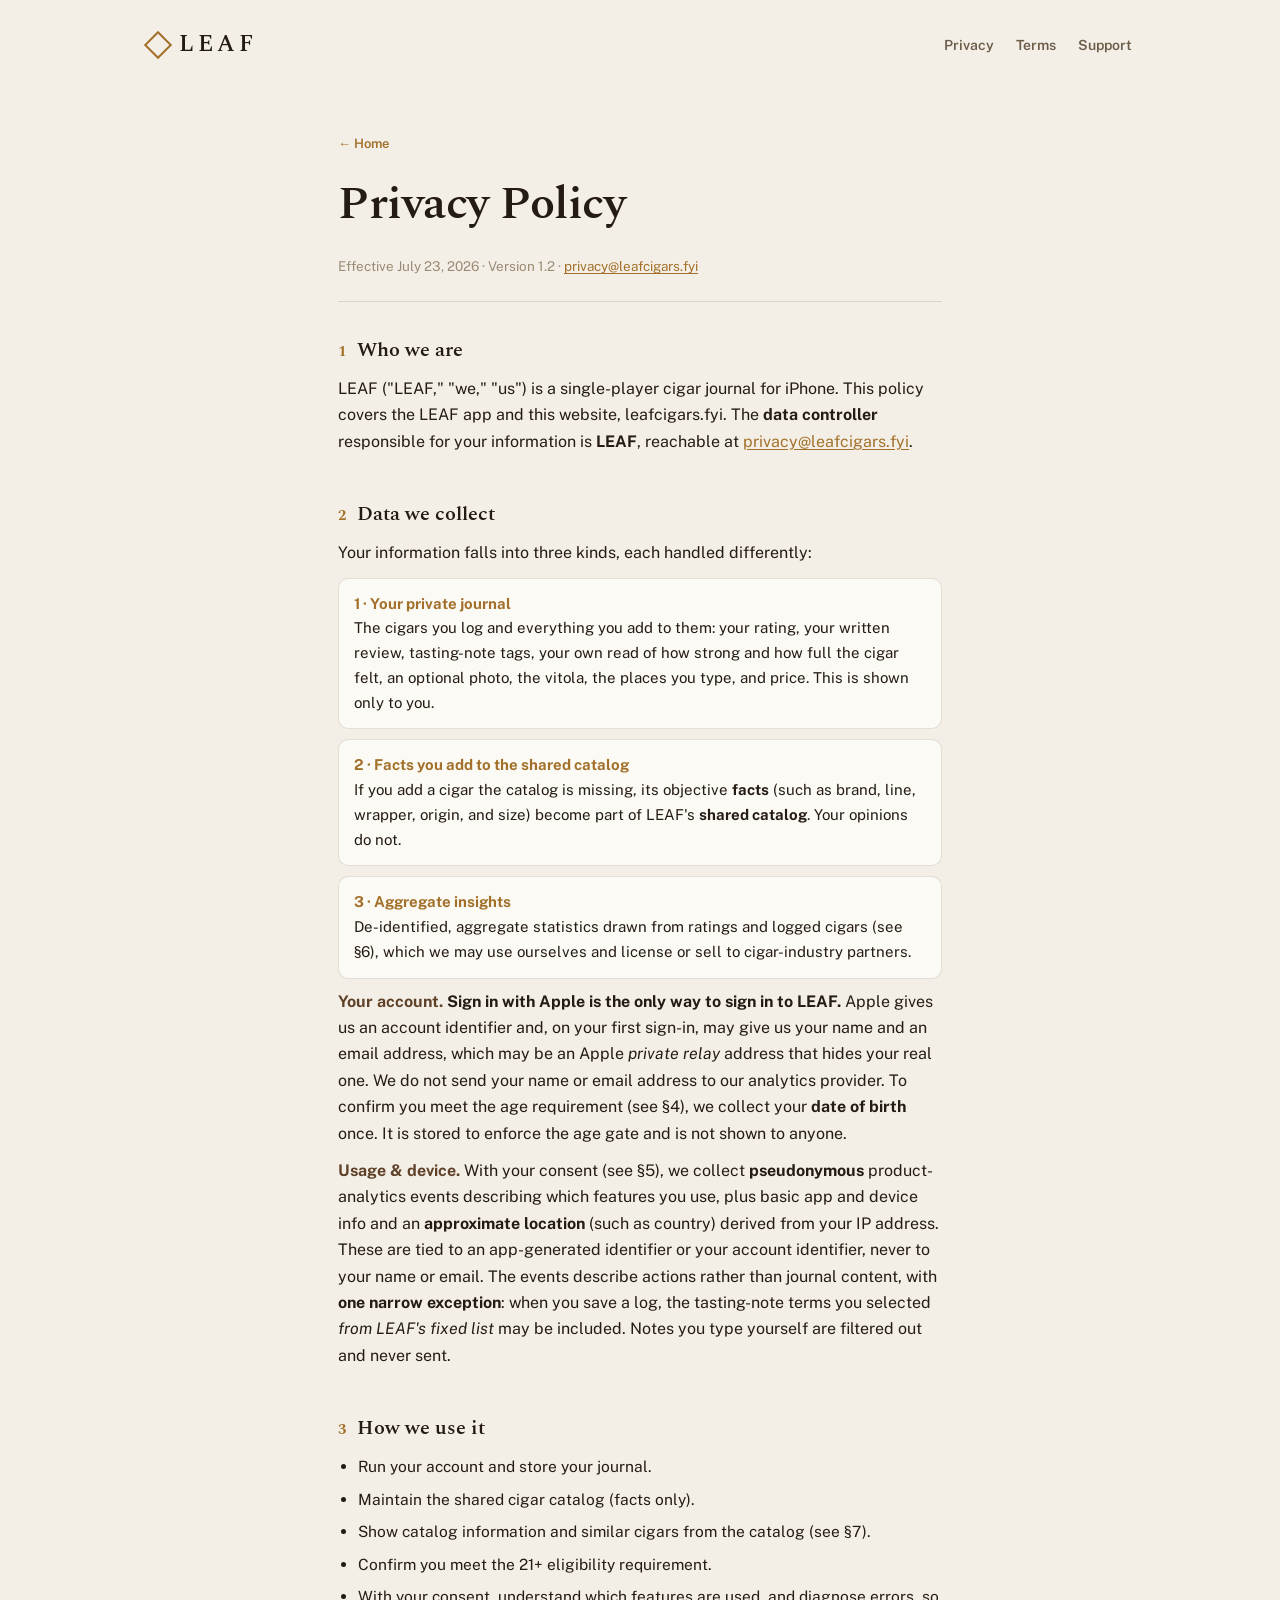
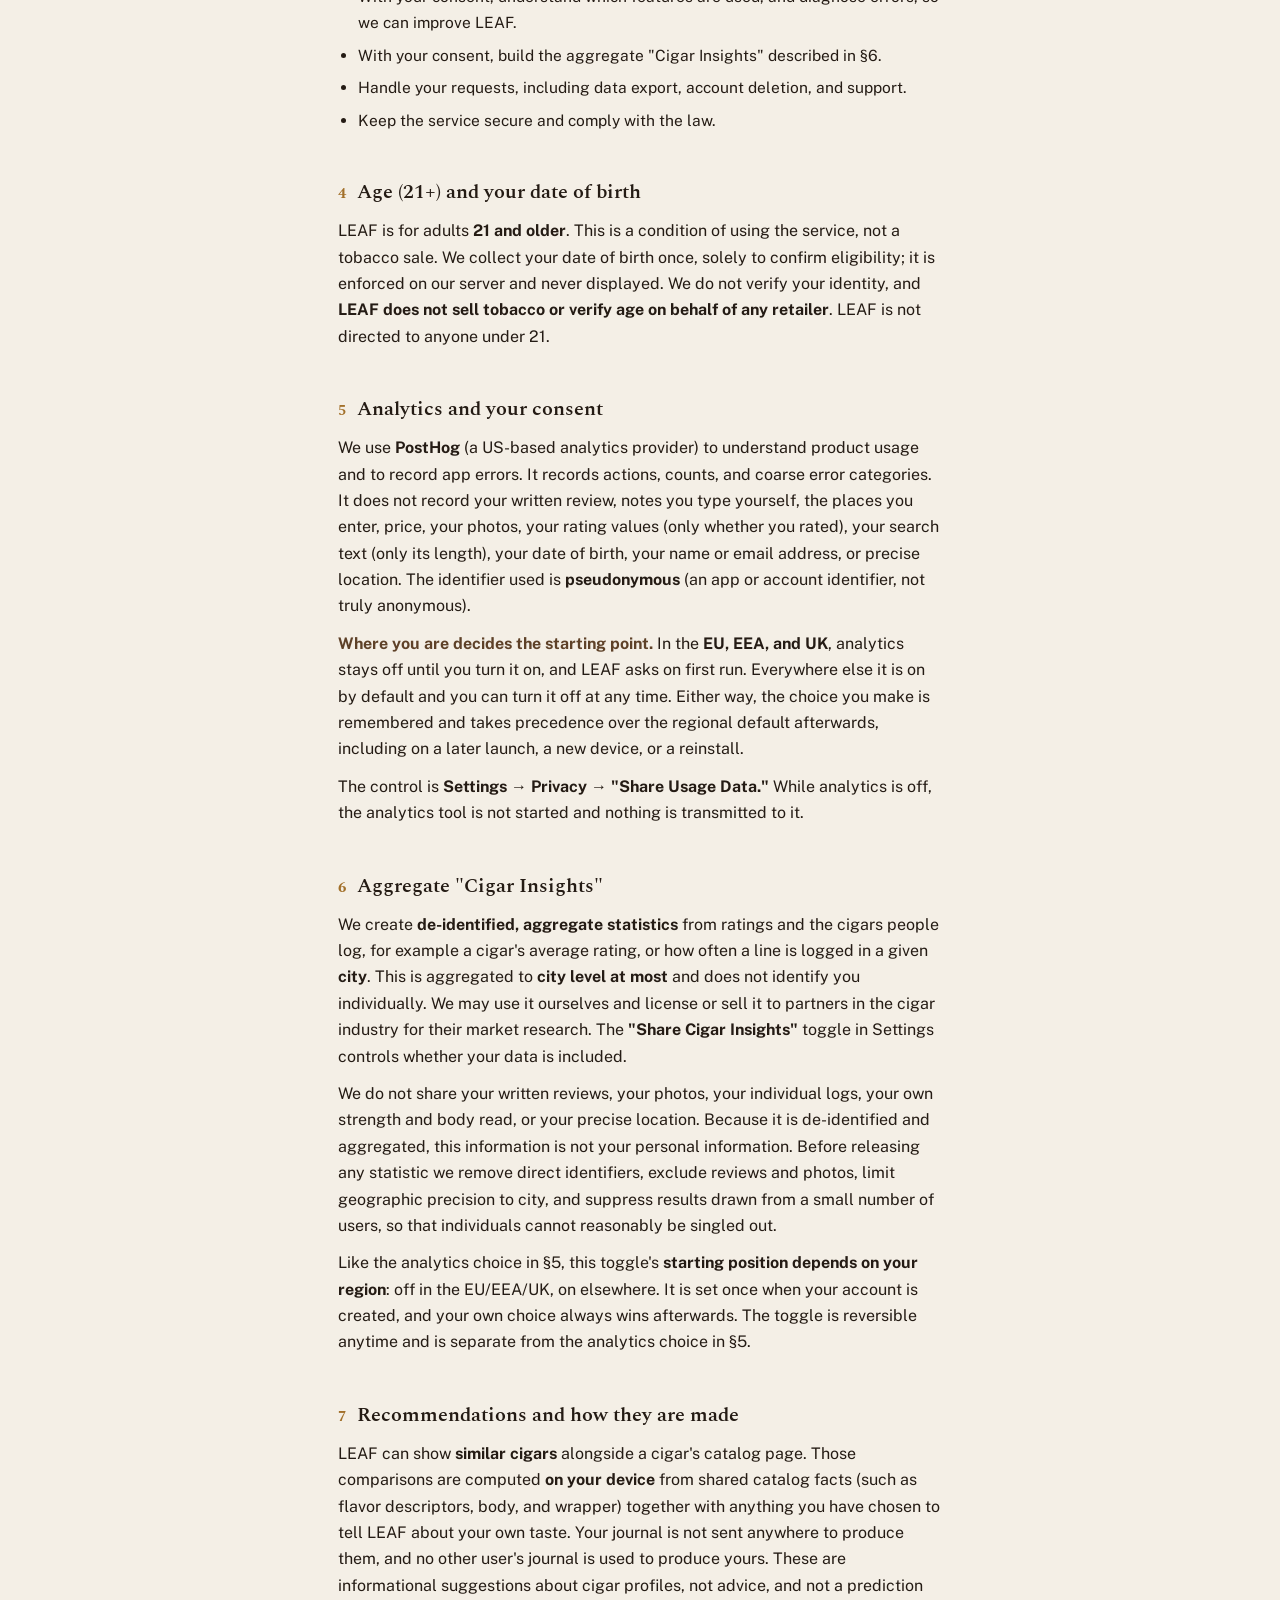
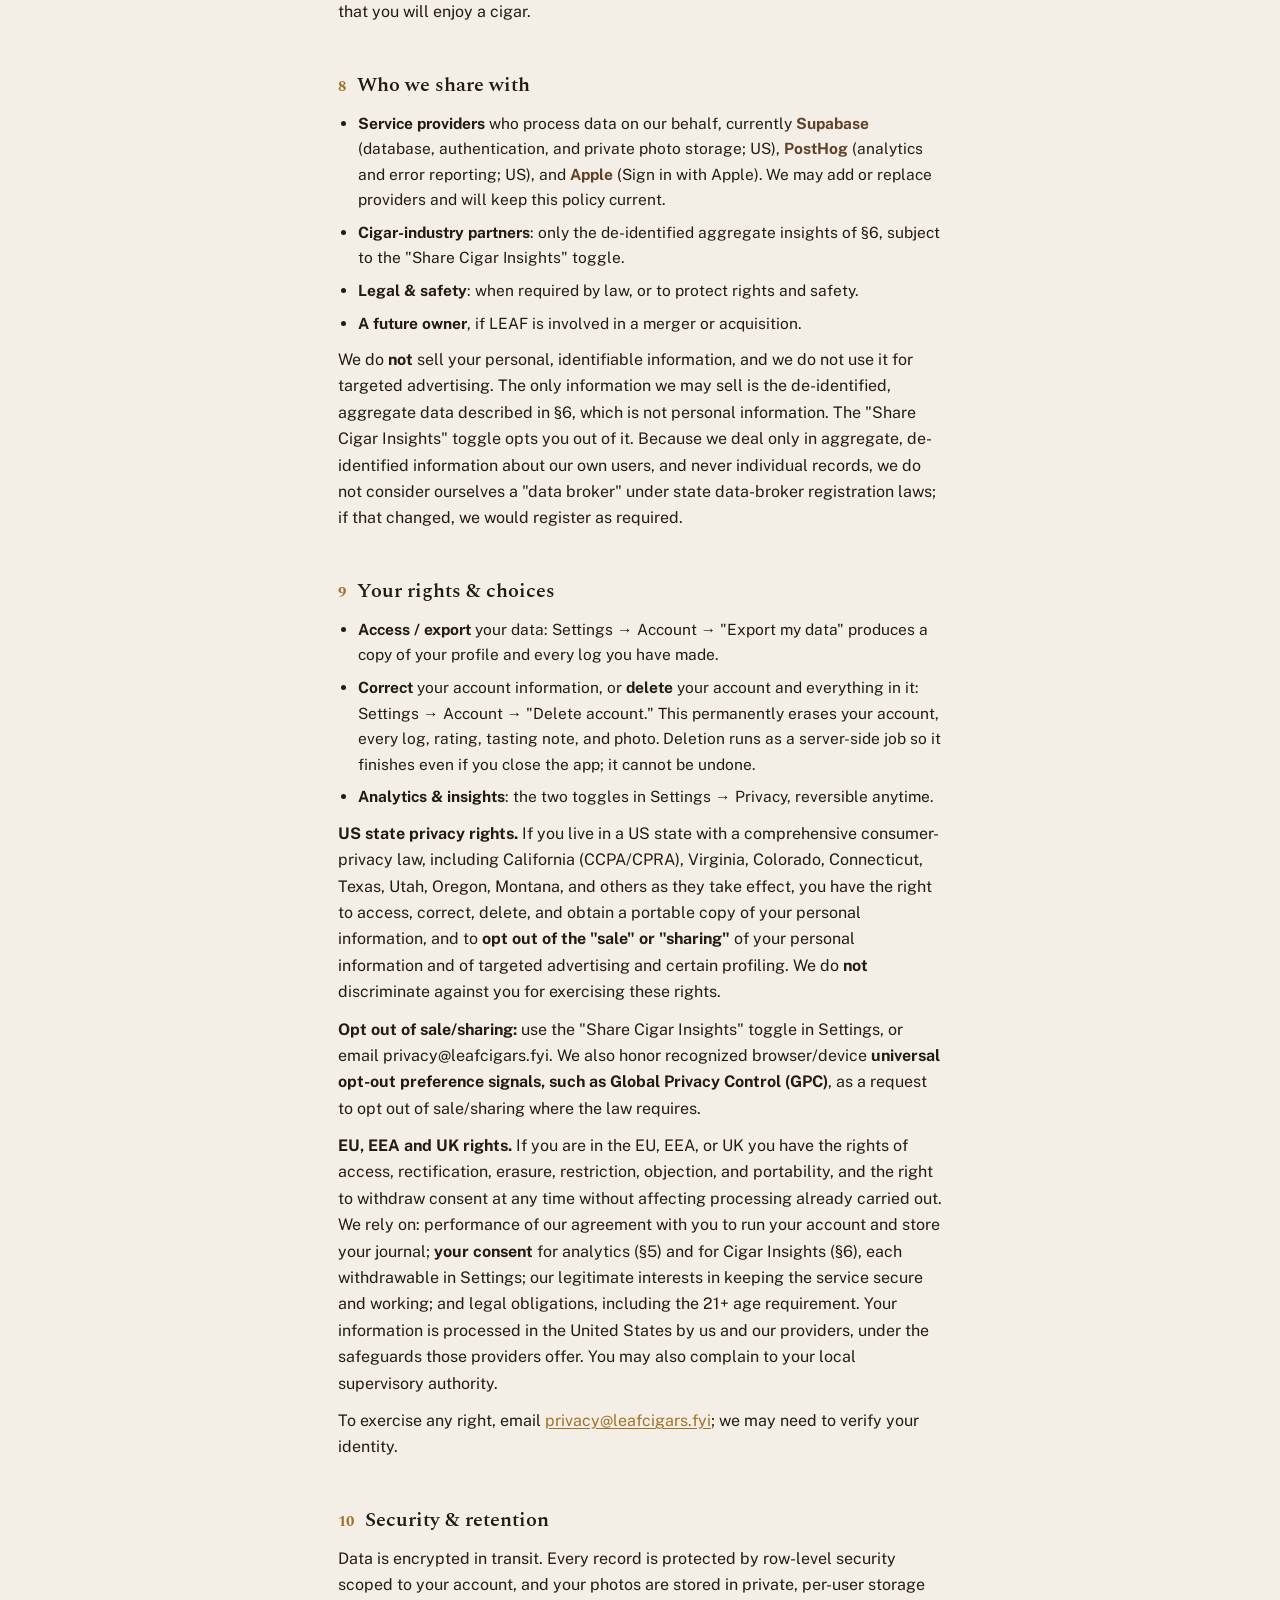
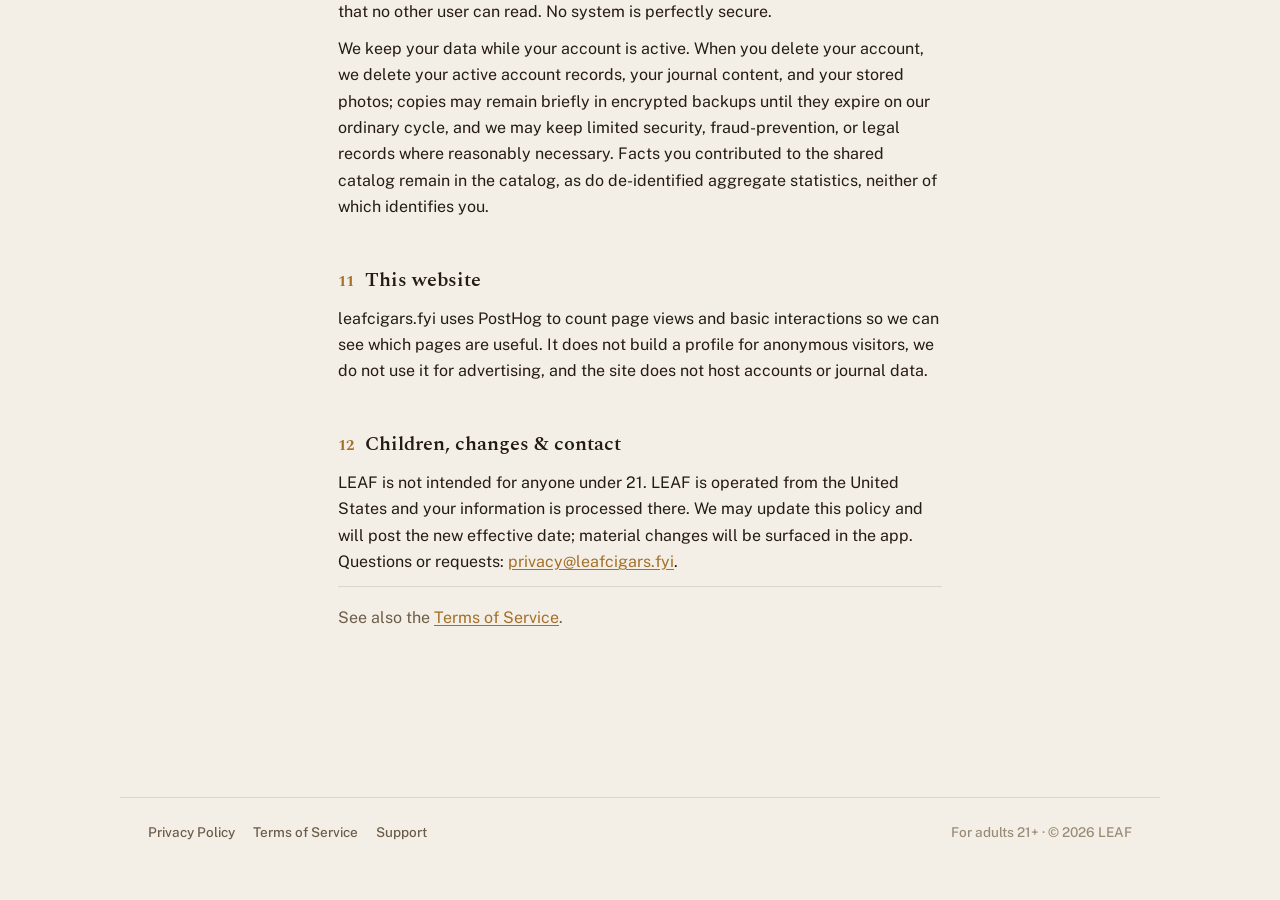
==== commit 13c9adb5: "legal: bring privacy + terms up to the app's current data practices DRAFT for captain review — the l" ====
--- a/privacy.html
+++ b/privacy.html
@@ -25,65 +25,76 @@
   <main class="doc">
     <a class="back" href="/">← Home</a>
     <h1>Privacy Policy</h1>
-    <p class="meta">Effective July 13, 2026 · Version 1.1 · <a href="mailto:privacy@leafcigars.fyi">privacy@leafcigars.fyi</a></p>
+    <p class="meta">Effective July 23, 2026 · Version 1.2 · <a href="mailto:privacy@leafcigars.fyi">privacy@leafcigars.fyi</a></p>
     <hr />
 
     <section><h2><span class="num">1</span> Who we are</h2>
-      <p>LEAF ("LEAF," "we," "us") is a single-player cigar journal for iPhone. The <strong>data controller</strong> responsible for your information is <strong>LEAF</strong>, reachable at <a href="mailto:privacy@leafcigars.fyi">privacy@leafcigars.fyi</a>.</p></section>
+      <p>LEAF ("LEAF," "we," "us") is a single-player cigar journal for iPhone. This policy covers the LEAF app and this website, leafcigars.fyi. The <strong>data controller</strong> responsible for your information is <strong>LEAF</strong>, reachable at <a href="mailto:privacy@leafcigars.fyi">privacy@leafcigars.fyi</a>.</p></section>
 
     <section><h2><span class="num">2</span> Data we collect</h2>
       <p>Your information falls into three kinds, each handled differently:</p>
-      <div class="model"><div class="mh">1 · Your private journal</div>The cigars you log and everything you add to them: ratings, written reviews, tasting-note tags, an optional photo, the places you type, and price. This is shown only to you.</div>
-      <div class="model"><div class="mh">2 · Facts you add to the shared catalog</div>If you add a cigar the catalog is missing, its objective <strong>facts</strong> (brand, line, wrapper, origin, size) become part of LEAF's <strong>shared catalog</strong>. Your opinions do not.</div>
-      <div class="model"><div class="mh">3 · Aggregate insights</div>De-identified, aggregate statistics drawn from ratings and logged cigars (see §6). We sell these to cigar-industry partners.</div>
-      <p><span class="k">Your account.</span> When you sign in with Apple, we receive your name and an email address, which may be an Apple <em>private relay</em> address that hides your real one. To confirm you meet the age requirement (see §4), we collect your <strong>date of birth</strong> once. It is stored to enforce the age gate and is not shown to anyone.</p>
-      <p><span class="k">Usage &amp; device.</span> With your consent (see §5), we collect <strong>pseudonymous</strong> product-analytics events describing which features you use, not your journal content, plus basic app and device info and a <strong>coarse country</strong> derived from your IP address. These are tied to an app-generated identifier, not to your name or your journal content.</p></section>
+      <div class="model"><div class="mh">1 · Your private journal</div>The cigars you log and everything you add to them: your rating, your written review, tasting-note tags, your own read of how strong and how full the cigar felt, an optional photo, the vitola, the places you type, and price. This is shown only to you.</div>
+      <div class="model"><div class="mh">2 · Facts you add to the shared catalog</div>If you add a cigar the catalog is missing, its objective <strong>facts</strong> (such as brand, line, wrapper, origin, and size) become part of LEAF's <strong>shared catalog</strong>. Your opinions do not.</div>
+      <div class="model"><div class="mh">3 · Aggregate insights</div>De-identified, aggregate statistics drawn from ratings and logged cigars (see §6), which we may use ourselves and license or sell to cigar-industry partners.</div>
+      <p><span class="k">Your account.</span> <strong>Sign in with Apple is the only way to sign in to LEAF.</strong> Apple gives us an account identifier and, on your first sign-in, may give us your name and an email address, which may be an Apple <em>private relay</em> address that hides your real one. We do not send your name or email address to our analytics provider. To confirm you meet the age requirement (see §4), we collect your <strong>date of birth</strong> once. It is stored to enforce the age gate and is not shown to anyone.</p>
+      <p><span class="k">Usage &amp; device.</span> With your consent (see §5), we collect <strong>pseudonymous</strong> product-analytics events describing which features you use, plus basic app and device info and an <strong>approximate location</strong> (such as country) derived from your IP address. These are tied to an app-generated identifier or your account identifier, never to your name or email. The events describe actions rather than journal content, with <strong>one narrow exception</strong>: when you save a log, the tasting-note terms you selected <em>from LEAF's fixed list</em> may be included. Notes you type yourself are filtered out and never sent.</p></section>
 
     <section><h2><span class="num">3</span> How we use it</h2>
       <ul>
         <li>Run your account and store your journal.</li>
         <li>Maintain the shared cigar catalog (facts only).</li>
+        <li>Show catalog information and similar cigars from the catalog (see §7).</li>
         <li>Confirm you meet the 21+ eligibility requirement.</li>
-        <li>With your consent, understand which features are used so we can improve LEAF.</li>
+        <li>With your consent, understand which features are used, and diagnose errors, so we can improve LEAF.</li>
         <li>With your consent, build the aggregate "Cigar Insights" described in §6.</li>
+        <li>Handle your requests, including data export, account deletion, and support.</li>
         <li>Keep the service secure and comply with the law.</li>
       </ul></section>
 
     <section><h2><span class="num">4</span> Age (21+) and your date of birth</h2>
-      <p>LEAF is for adults <strong>21 and older</strong>. This is a condition of using the service, not a tobacco sale. We collect your date of birth once, solely to confirm eligibility; it is enforced on our server and never displayed. <strong>LEAF does not sell tobacco or verify age on behalf of any retailer</strong>, and is not directed to anyone under 21.</p></section>
+      <p>LEAF is for adults <strong>21 and older</strong>. This is a condition of using the service, not a tobacco sale. We collect your date of birth once, solely to confirm eligibility; it is enforced on our server and never displayed. We do not verify your identity, and <strong>LEAF does not sell tobacco or verify age on behalf of any retailer</strong>. LEAF is not directed to anyone under 21.</p></section>
 
     <section><h2><span class="num">5</span> Analytics and your consent</h2>
-      <p>We use <strong>PostHog</strong> (a US-based analytics provider) to understand product usage. It records actions and counts. It does not record your written reviews, your rating values, your photos, or precise locations. The identifier used is <strong>pseudonymous</strong> (an app or account identifier, not truly anonymous) and is not linked to your journal content.</p>
-      <p>Analytics is on by default. You can turn it off anytime in Settings → Privacy → "Share usage data."</p></section>
+      <p>We use <strong>PostHog</strong> (a US-based analytics provider) to understand product usage and to record app errors. It records actions, counts, and coarse error categories. It does not record your written review, notes you type yourself, the places you enter, price, your photos, your rating values (only whether you rated), your search text (only its length), your date of birth, your name or email address, or precise location. The identifier used is <strong>pseudonymous</strong> (an app or account identifier, not truly anonymous).</p>
+      <p><span class="k">Where you are decides the starting point.</span> In the <strong>EU, EEA, and UK</strong>, analytics stays off until you turn it on, and LEAF asks on first run. Everywhere else it is on by default and you can turn it off at any time. Either way, the choice you make is remembered and takes precedence over the regional default afterwards, including on a later launch, a new device, or a reinstall.</p>
+      <p>The control is <strong>Settings → Privacy → "Share Usage Data."</strong> While analytics is off, the analytics tool is not started and nothing is transmitted to it.</p></section>
 
     <section><h2><span class="num">6</span> Aggregate "Cigar Insights"</h2>
-      <p>We create <strong>de-identified, aggregate statistics</strong> from ratings and the cigars people log, for example a cigar's average rating, or how often a line is logged in a given <strong>city</strong>. This is aggregated to <strong>city level at most</strong> and does not identify you individually. We sell it to partners in the cigar industry for their market research. The <strong>"Share Cigar Insights"</strong> toggle in Settings controls whether your data is included.</p>
-      <p>We do not share your written reviews, your photos, your individual logs, or your precise location. Because it is de-identified and aggregated, this information is not your personal information. Before releasing any statistic we remove direct identifiers, exclude reviews and photos, limit geographic precision to city, and suppress results drawn from a small number of users, so that individuals cannot reasonably be singled out. The "Share Cigar Insights" toggle is reversible anytime and is separate from the analytics choice in §5.</p></section>
+      <p>We create <strong>de-identified, aggregate statistics</strong> from ratings and the cigars people log, for example a cigar's average rating, or how often a line is logged in a given <strong>city</strong>. This is aggregated to <strong>city level at most</strong> and does not identify you individually. We may use it ourselves and license or sell it to partners in the cigar industry for their market research. The <strong>"Share Cigar Insights"</strong> toggle in Settings controls whether your data is included.</p>
+      <p>We do not share your written reviews, your photos, your individual logs, your own strength and body read, or your precise location. Because it is de-identified and aggregated, this information is not your personal information. Before releasing any statistic we remove direct identifiers, exclude reviews and photos, limit geographic precision to city, and suppress results drawn from a small number of users, so that individuals cannot reasonably be singled out.</p>
+      <p>Like the analytics choice in §5, this toggle's <strong>starting position depends on your region</strong>: off in the EU/EEA/UK, on elsewhere. It is set once when your account is created, and your own choice always wins afterwards. The toggle is reversible anytime and is separate from the analytics choice in §5.</p></section>
 
-    <section><h2><span class="num">7</span> Who we share with</h2>
+    <section><h2><span class="num">7</span> Recommendations and how they are made</h2>
+      <p>LEAF can show <strong>similar cigars</strong> alongside a cigar's catalog page. Those comparisons are computed <strong>on your device</strong> from shared catalog facts (such as flavor descriptors, body, and wrapper) together with anything you have chosen to tell LEAF about your own taste. Your journal is not sent anywhere to produce them, and no other user's journal is used to produce yours. These are informational suggestions about cigar profiles, not advice, and not a prediction that you will enjoy a cigar.</p></section>
+
+    <section><h2><span class="num">8</span> Who we share with</h2>
       <ul>
-        <li><strong>Service providers</strong> who process data on our behalf: <span class="k">Supabase</span> (database, authentication, and private photo storage; US), <span class="k">PostHog</span> (analytics; US), and <span class="k">Apple</span> (Sign in with Apple).</li>
+        <li><strong>Service providers</strong> who process data on our behalf, currently <span class="k">Supabase</span> (database, authentication, and private photo storage; US), <span class="k">PostHog</span> (analytics and error reporting; US), and <span class="k">Apple</span> (Sign in with Apple). We may add or replace providers and will keep this policy current.</li>
         <li><strong>Cigar-industry partners</strong>: only the de-identified aggregate insights of §6, subject to the "Share Cigar Insights" toggle.</li>
         <li><strong>Legal &amp; safety</strong>: when required by law, or to protect rights and safety.</li>
         <li><strong>A future owner</strong>, if LEAF is involved in a merger or acquisition.</li>
       </ul>
-      <p>We do <strong>not</strong> sell your personal, identifiable information. The only information we sell is the de-identified, aggregate data described in §6, which is not personal information. The "Share Cigar Insights" toggle opts you out of it. Because we sell only aggregate, de-identified information about our own users, and never individual records, we do not act as a "data broker" under state data-broker registration laws; if that changed, we would register as required.</p></section>
+      <p>We do <strong>not</strong> sell your personal, identifiable information, and we do not use it for targeted advertising. The only information we may sell is the de-identified, aggregate data described in §6, which is not personal information. The "Share Cigar Insights" toggle opts you out of it. Because we deal only in aggregate, de-identified information about our own users, and never individual records, we do not consider ourselves a "data broker" under state data-broker registration laws; if that changed, we would register as required.</p></section>
 
-    <section><h2><span class="num">8</span> Your rights &amp; choices</h2>
+    <section><h2><span class="num">9</span> Your rights &amp; choices</h2>
       <ul>
-        <li><strong>Access / export</strong> your data: Settings → Account → "Export my data."</li>
-        <li><strong>Correct</strong> your account information, or <strong>delete</strong> your account and everything in it: Settings → Account. Deletion is permanent.</li>
+        <li><strong>Access / export</strong> your data: Settings → Account → "Export my data" produces a copy of your profile and every log you have made.</li>
+        <li><strong>Correct</strong> your account information, or <strong>delete</strong> your account and everything in it: Settings → Account → "Delete account." This permanently erases your account, every log, rating, tasting note, and photo. Deletion runs as a server-side job so it finishes even if you close the app; it cannot be undone.</li>
         <li><strong>Analytics &amp; insights</strong>: the two toggles in Settings → Privacy, reversible anytime.</li>
       </ul>
       <p><strong>US state privacy rights.</strong> If you live in a US state with a comprehensive consumer-privacy law, including California (CCPA/CPRA), Virginia, Colorado, Connecticut, Texas, Utah, Oregon, Montana, and others as they take effect, you have the right to access, correct, delete, and obtain a portable copy of your personal information, and to <strong>opt out of the "sale" or "sharing"</strong> of your personal information and of targeted advertising and certain profiling. We do <strong>not</strong> discriminate against you for exercising these rights.</p>
       <p><strong>Opt out of sale/sharing:</strong> use the "Share Cigar Insights" toggle in Settings, or email privacy@leafcigars.fyi. We also honor recognized browser/device <strong>universal opt-out preference signals, such as Global Privacy Control (GPC)</strong>, as a request to opt out of sale/sharing where the law requires.</p>
+      <p><strong>EU, EEA and UK rights.</strong> If you are in the EU, EEA, or UK you have the rights of access, rectification, erasure, restriction, objection, and portability, and the right to withdraw consent at any time without affecting processing already carried out. We rely on: performance of our agreement with you to run your account and store your journal; <strong>your consent</strong> for analytics (§5) and for Cigar Insights (§6), each withdrawable in Settings; our legitimate interests in keeping the service secure and working; and legal obligations, including the 21+ age requirement. Your information is processed in the United States by us and our providers, under the safeguards those providers offer. You may also complain to your local supervisory authority.</p>
       <p>To exercise any right, email <a href="mailto:privacy@leafcigars.fyi">privacy@leafcigars.fyi</a>; we may need to verify your identity.</p></section>
 
-    <section><h2><span class="num">9</span> Security &amp; retention</h2>
+    <section><h2><span class="num">10</span> Security &amp; retention</h2>
       <p>Data is encrypted in transit. Every record is protected by row-level security scoped to your account, and your photos are stored in private, per-user storage that no other user can read. No system is perfectly secure.</p>
-      <p>We keep your data while your account is active. When you delete your account, we delete your active account records and journal content; copies may remain briefly in encrypted backups until they expire on our ordinary cycle, and we may keep limited security, fraud-prevention, or legal records where reasonably necessary. De-identified aggregate statistics, which do not identify you, may persist after deletion.</p></section>
+      <p>We keep your data while your account is active. When you delete your account, we delete your active account records, your journal content, and your stored photos; copies may remain briefly in encrypted backups until they expire on our ordinary cycle, and we may keep limited security, fraud-prevention, or legal records where reasonably necessary. Facts you contributed to the shared catalog remain in the catalog, as do de-identified aggregate statistics, neither of which identifies you.</p></section>
 
-    <section><h2><span class="num">10</span> Children, changes &amp; contact</h2>
+    <section><h2><span class="num">11</span> This website</h2>
+      <p>leafcigars.fyi uses PostHog to count page views and basic interactions so we can see which pages are useful. It does not build a profile for anonymous visitors, we do not use it for advertising, and the site does not host accounts or journal data.</p></section>
+
+    <section><h2><span class="num">12</span> Children, changes &amp; contact</h2>
       <p>LEAF is not intended for anyone under 21. LEAF is operated from the United States and your information is processed there. We may update this policy and will post the new effective date; material changes will be surfaced in the app. Questions or requests: <a href="mailto:privacy@leafcigars.fyi">privacy@leafcigars.fyi</a>.</p></section>
 
     <p class="crosslink">See also the <a href="terms.html">Terms of Service</a>.</p>
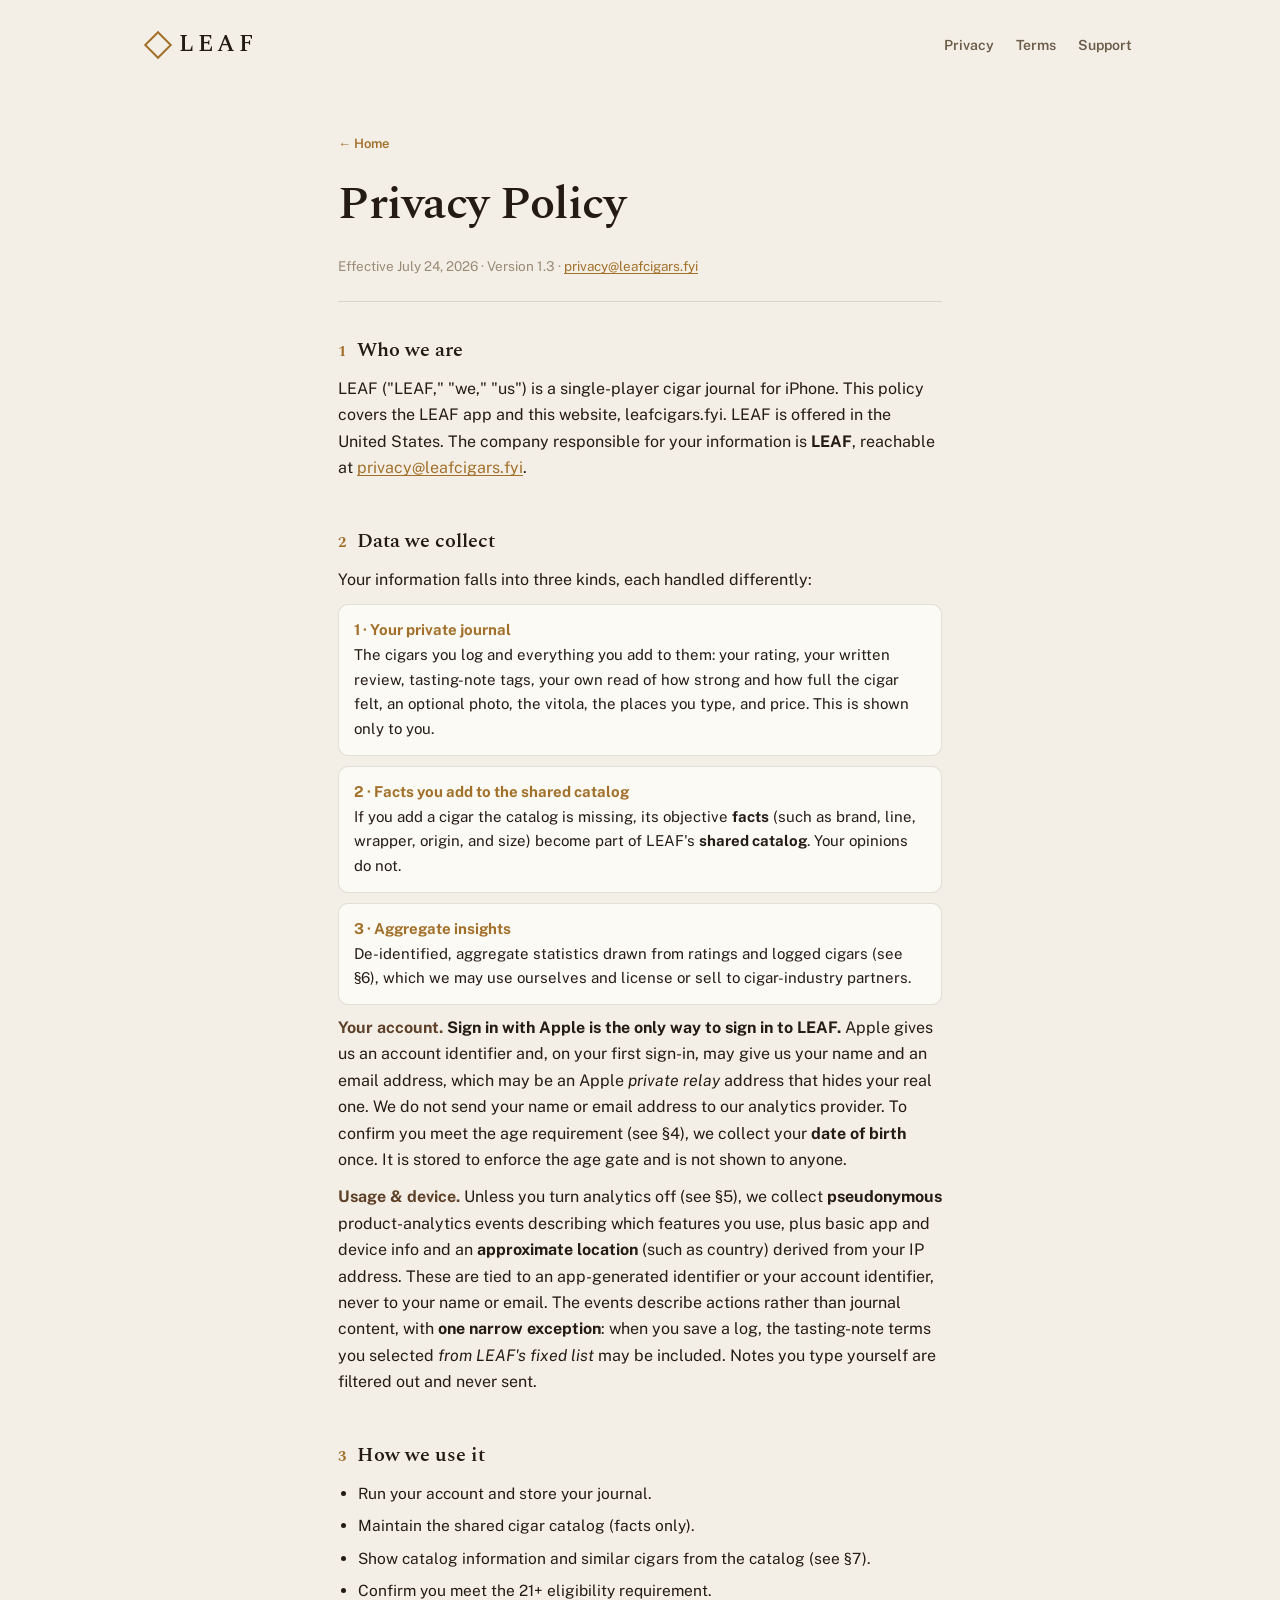
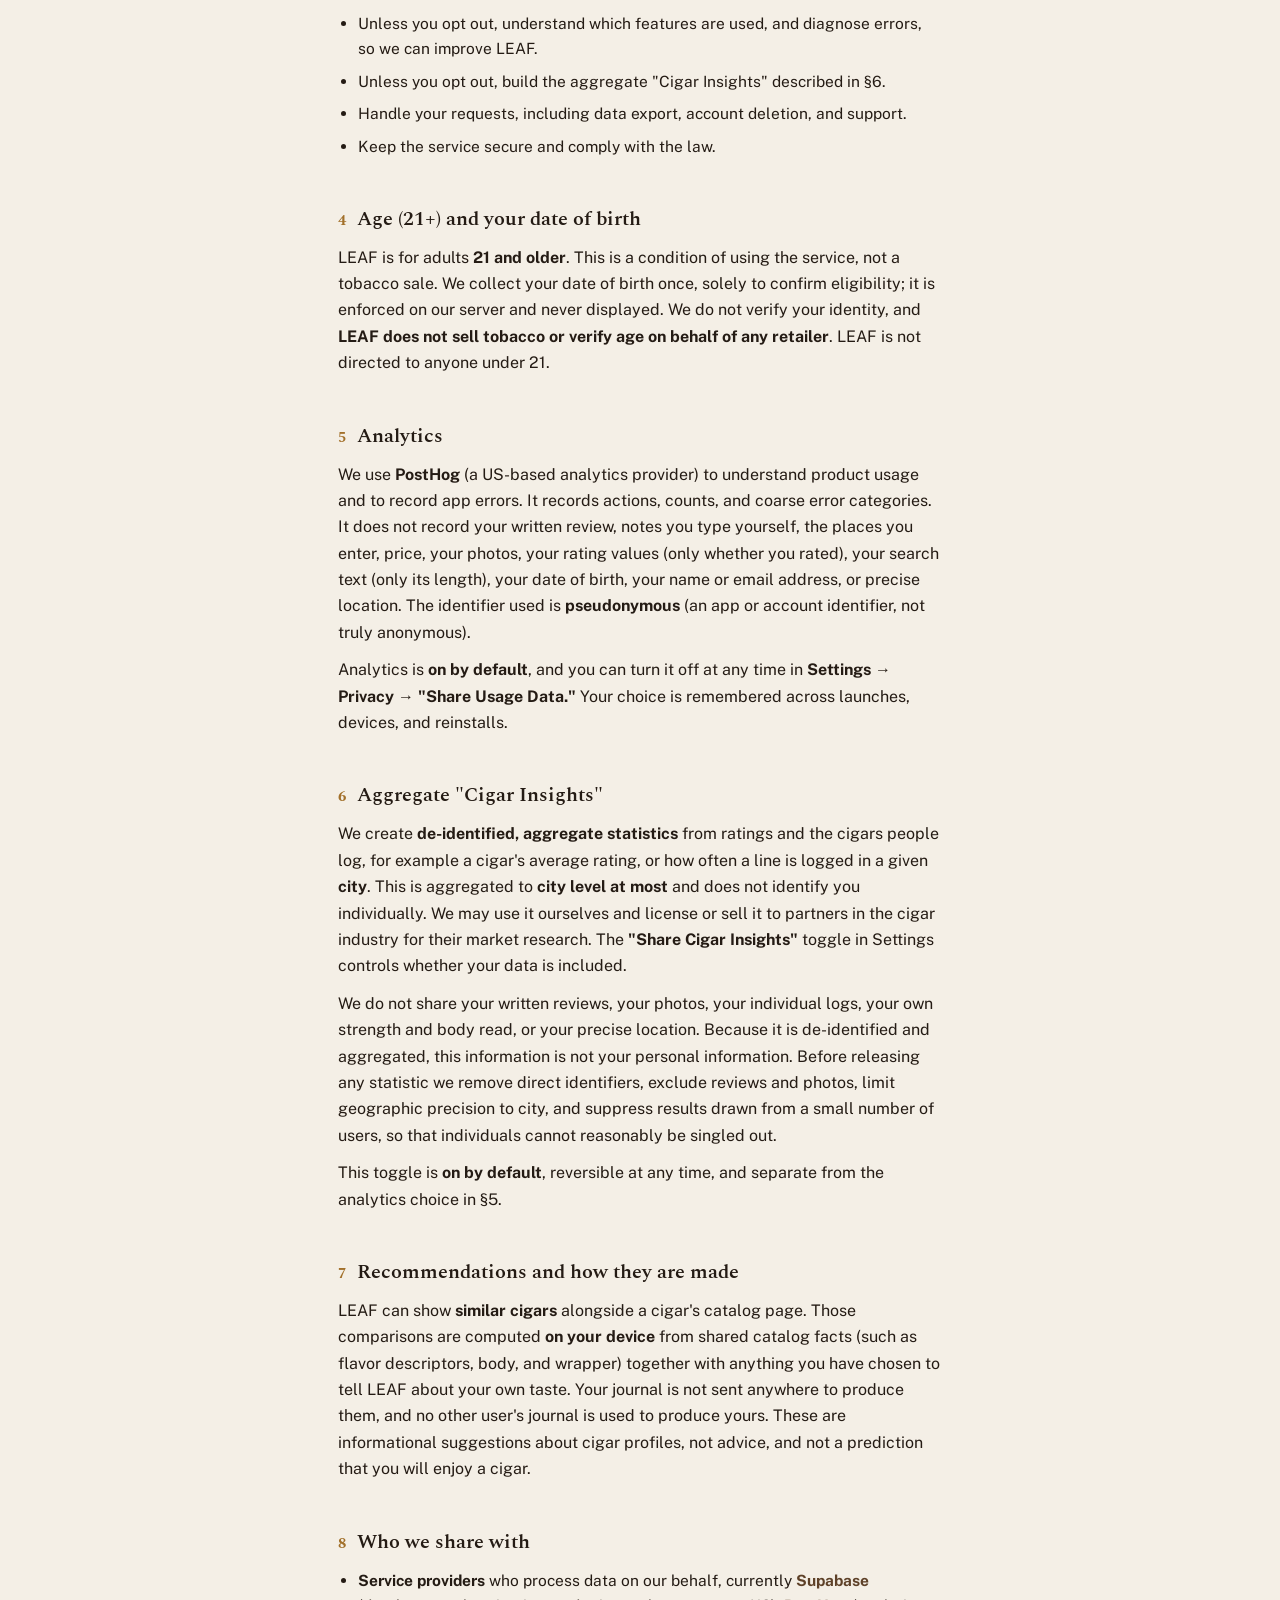
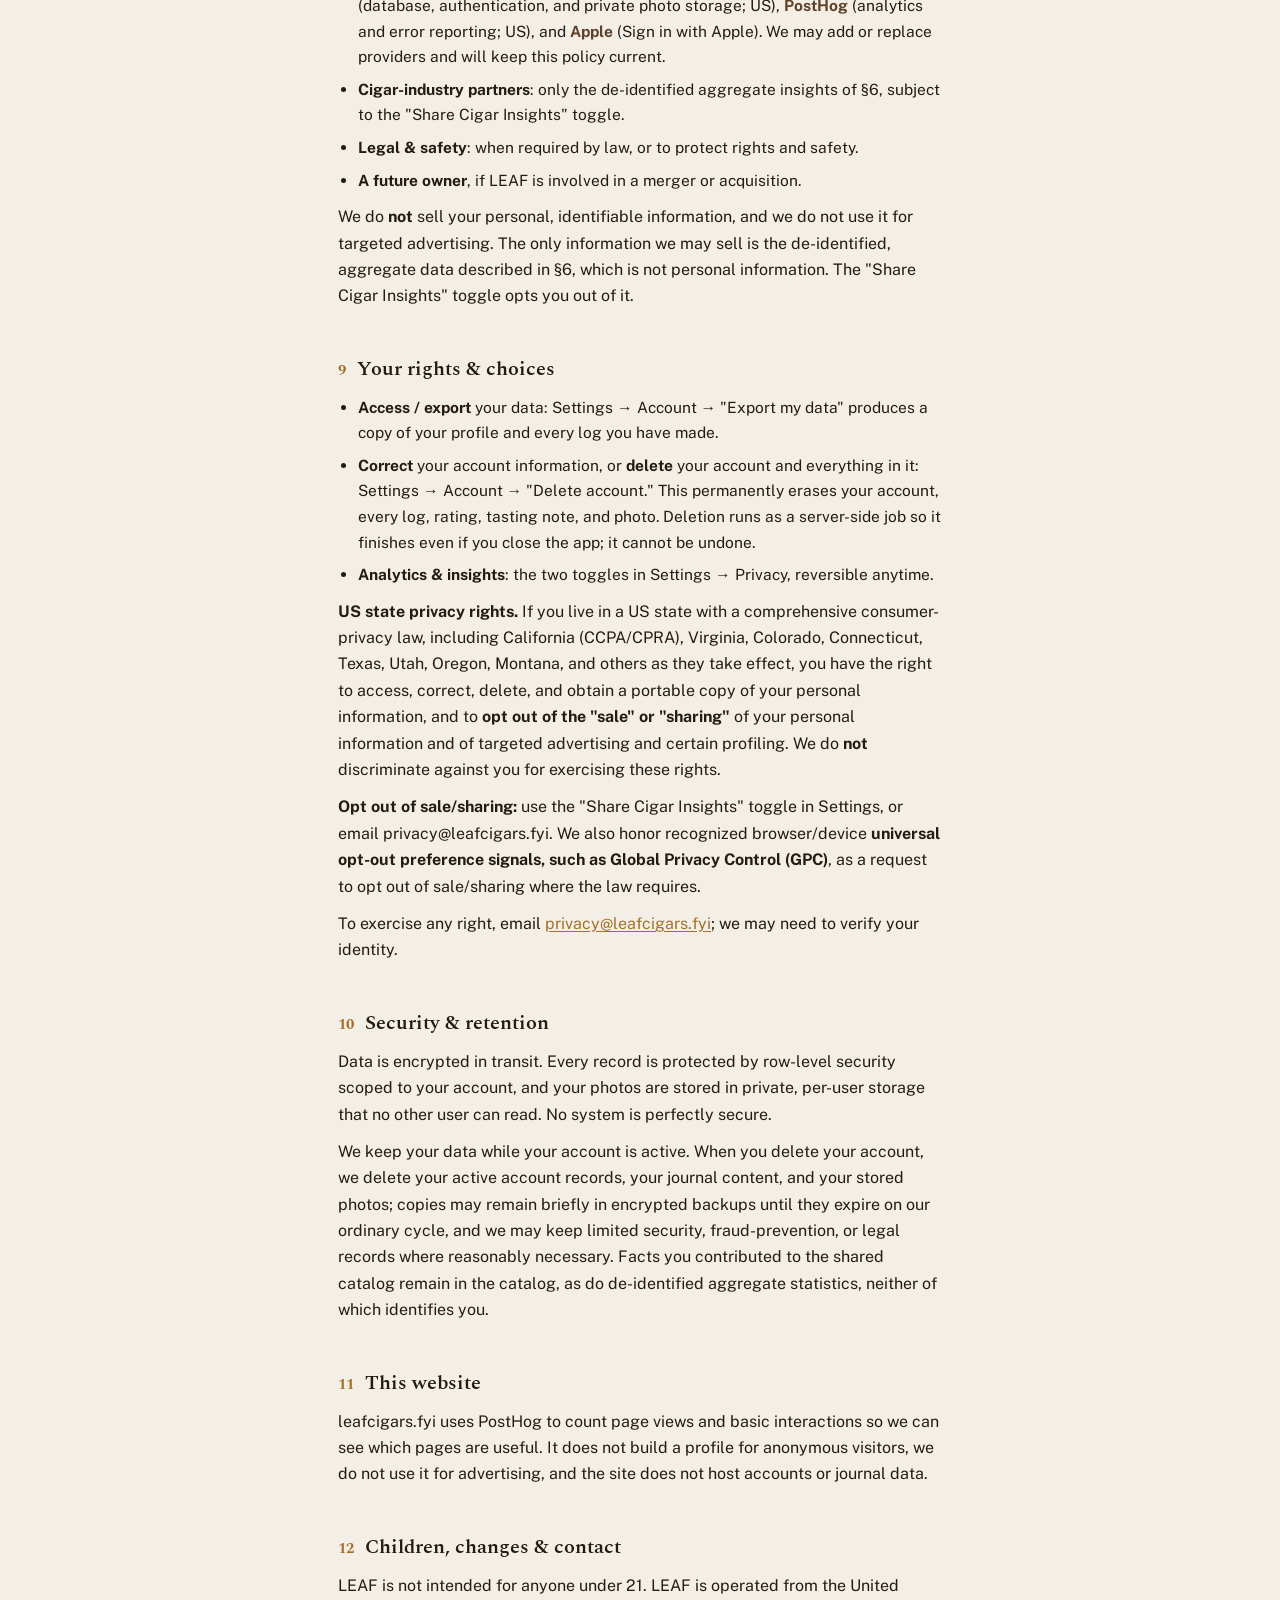
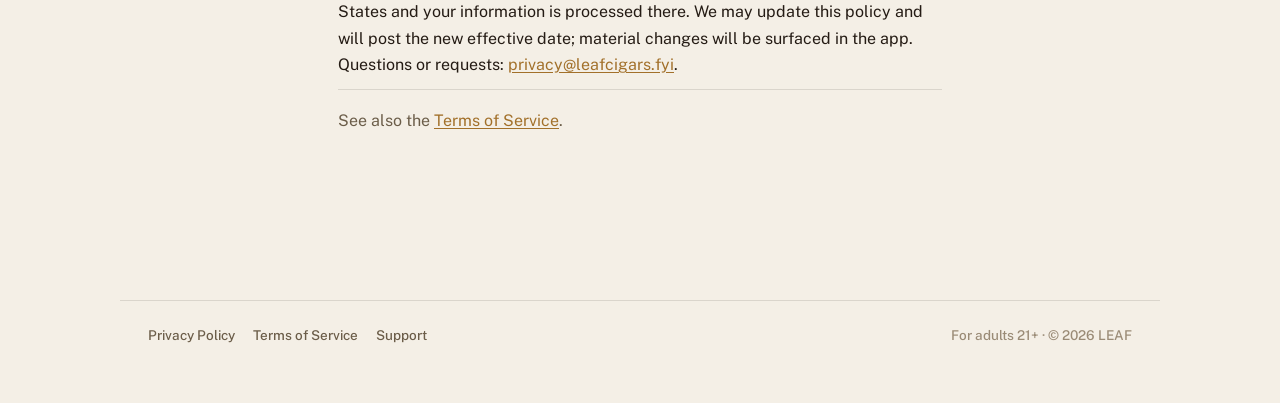
==== commit 86981830: "legal: tighten privacy copy to US-only, cut elective commitments Captain directive (revision 1): the" ====
--- a/privacy.html
+++ b/privacy.html
@@ -25,11 +25,11 @@
   <main class="doc">
     <a class="back" href="/">← Home</a>
     <h1>Privacy Policy</h1>
-    <p class="meta">Effective July 23, 2026 · Version 1.2 · <a href="mailto:privacy@leafcigars.fyi">privacy@leafcigars.fyi</a></p>
+    <p class="meta">Effective July 24, 2026 · Version 1.3 · <a href="mailto:privacy@leafcigars.fyi">privacy@leafcigars.fyi</a></p>
     <hr />
 
     <section><h2><span class="num">1</span> Who we are</h2>
-      <p>LEAF ("LEAF," "we," "us") is a single-player cigar journal for iPhone. This policy covers the LEAF app and this website, leafcigars.fyi. The <strong>data controller</strong> responsible for your information is <strong>LEAF</strong>, reachable at <a href="mailto:privacy@leafcigars.fyi">privacy@leafcigars.fyi</a>.</p></section>
+      <p>LEAF ("LEAF," "we," "us") is a single-player cigar journal for iPhone. This policy covers the LEAF app and this website, leafcigars.fyi. LEAF is offered in the United States. The company responsible for your information is <strong>LEAF</strong>, reachable at <a href="mailto:privacy@leafcigars.fyi">privacy@leafcigars.fyi</a>.</p></section>
 
     <section><h2><span class="num">2</span> Data we collect</h2>
       <p>Your information falls into three kinds, each handled differently:</p>
@@ -37,7 +37,7 @@
       <div class="model"><div class="mh">2 · Facts you add to the shared catalog</div>If you add a cigar the catalog is missing, its objective <strong>facts</strong> (such as brand, line, wrapper, origin, and size) become part of LEAF's <strong>shared catalog</strong>. Your opinions do not.</div>
       <div class="model"><div class="mh">3 · Aggregate insights</div>De-identified, aggregate statistics drawn from ratings and logged cigars (see §6), which we may use ourselves and license or sell to cigar-industry partners.</div>
       <p><span class="k">Your account.</span> <strong>Sign in with Apple is the only way to sign in to LEAF.</strong> Apple gives us an account identifier and, on your first sign-in, may give us your name and an email address, which may be an Apple <em>private relay</em> address that hides your real one. We do not send your name or email address to our analytics provider. To confirm you meet the age requirement (see §4), we collect your <strong>date of birth</strong> once. It is stored to enforce the age gate and is not shown to anyone.</p>
-      <p><span class="k">Usage &amp; device.</span> With your consent (see §5), we collect <strong>pseudonymous</strong> product-analytics events describing which features you use, plus basic app and device info and an <strong>approximate location</strong> (such as country) derived from your IP address. These are tied to an app-generated identifier or your account identifier, never to your name or email. The events describe actions rather than journal content, with <strong>one narrow exception</strong>: when you save a log, the tasting-note terms you selected <em>from LEAF's fixed list</em> may be included. Notes you type yourself are filtered out and never sent.</p></section>
+      <p><span class="k">Usage &amp; device.</span> Unless you turn analytics off (see §5), we collect <strong>pseudonymous</strong> product-analytics events describing which features you use, plus basic app and device info and an <strong>approximate location</strong> (such as country) derived from your IP address. These are tied to an app-generated identifier or your account identifier, never to your name or email. The events describe actions rather than journal content, with <strong>one narrow exception</strong>: when you save a log, the tasting-note terms you selected <em>from LEAF's fixed list</em> may be included. Notes you type yourself are filtered out and never sent.</p></section>
 
     <section><h2><span class="num">3</span> How we use it</h2>
       <ul>
@@ -45,8 +45,8 @@
         <li>Maintain the shared cigar catalog (facts only).</li>
         <li>Show catalog information and similar cigars from the catalog (see §7).</li>
         <li>Confirm you meet the 21+ eligibility requirement.</li>
-        <li>With your consent, understand which features are used, and diagnose errors, so we can improve LEAF.</li>
-        <li>With your consent, build the aggregate "Cigar Insights" described in §6.</li>
+        <li>Unless you opt out, understand which features are used, and diagnose errors, so we can improve LEAF.</li>
+        <li>Unless you opt out, build the aggregate "Cigar Insights" described in §6.</li>
         <li>Handle your requests, including data export, account deletion, and support.</li>
         <li>Keep the service secure and comply with the law.</li>
       </ul></section>
@@ -54,15 +54,14 @@
     <section><h2><span class="num">4</span> Age (21+) and your date of birth</h2>
       <p>LEAF is for adults <strong>21 and older</strong>. This is a condition of using the service, not a tobacco sale. We collect your date of birth once, solely to confirm eligibility; it is enforced on our server and never displayed. We do not verify your identity, and <strong>LEAF does not sell tobacco or verify age on behalf of any retailer</strong>. LEAF is not directed to anyone under 21.</p></section>
 
-    <section><h2><span class="num">5</span> Analytics and your consent</h2>
+    <section><h2><span class="num">5</span> Analytics</h2>
       <p>We use <strong>PostHog</strong> (a US-based analytics provider) to understand product usage and to record app errors. It records actions, counts, and coarse error categories. It does not record your written review, notes you type yourself, the places you enter, price, your photos, your rating values (only whether you rated), your search text (only its length), your date of birth, your name or email address, or precise location. The identifier used is <strong>pseudonymous</strong> (an app or account identifier, not truly anonymous).</p>
-      <p><span class="k">Where you are decides the starting point.</span> In the <strong>EU, EEA, and UK</strong>, analytics stays off until you turn it on, and LEAF asks on first run. Everywhere else it is on by default and you can turn it off at any time. Either way, the choice you make is remembered and takes precedence over the regional default afterwards, including on a later launch, a new device, or a reinstall.</p>
-      <p>The control is <strong>Settings → Privacy → "Share Usage Data."</strong> While analytics is off, the analytics tool is not started and nothing is transmitted to it.</p></section>
+      <p>Analytics is <strong>on by default</strong>, and you can turn it off at any time in <strong>Settings → Privacy → "Share Usage Data."</strong> Your choice is remembered across launches, devices, and reinstalls.</p></section>
 
     <section><h2><span class="num">6</span> Aggregate "Cigar Insights"</h2>
       <p>We create <strong>de-identified, aggregate statistics</strong> from ratings and the cigars people log, for example a cigar's average rating, or how often a line is logged in a given <strong>city</strong>. This is aggregated to <strong>city level at most</strong> and does not identify you individually. We may use it ourselves and license or sell it to partners in the cigar industry for their market research. The <strong>"Share Cigar Insights"</strong> toggle in Settings controls whether your data is included.</p>
       <p>We do not share your written reviews, your photos, your individual logs, your own strength and body read, or your precise location. Because it is de-identified and aggregated, this information is not your personal information. Before releasing any statistic we remove direct identifiers, exclude reviews and photos, limit geographic precision to city, and suppress results drawn from a small number of users, so that individuals cannot reasonably be singled out.</p>
-      <p>Like the analytics choice in §5, this toggle's <strong>starting position depends on your region</strong>: off in the EU/EEA/UK, on elsewhere. It is set once when your account is created, and your own choice always wins afterwards. The toggle is reversible anytime and is separate from the analytics choice in §5.</p></section>
+      <p>This toggle is <strong>on by default</strong>, reversible at any time, and separate from the analytics choice in §5.</p></section>
 
     <section><h2><span class="num">7</span> Recommendations and how they are made</h2>
       <p>LEAF can show <strong>similar cigars</strong> alongside a cigar's catalog page. Those comparisons are computed <strong>on your device</strong> from shared catalog facts (such as flavor descriptors, body, and wrapper) together with anything you have chosen to tell LEAF about your own taste. Your journal is not sent anywhere to produce them, and no other user's journal is used to produce yours. These are informational suggestions about cigar profiles, not advice, and not a prediction that you will enjoy a cigar.</p></section>
@@ -74,7 +73,7 @@
         <li><strong>Legal &amp; safety</strong>: when required by law, or to protect rights and safety.</li>
         <li><strong>A future owner</strong>, if LEAF is involved in a merger or acquisition.</li>
       </ul>
-      <p>We do <strong>not</strong> sell your personal, identifiable information, and we do not use it for targeted advertising. The only information we may sell is the de-identified, aggregate data described in §6, which is not personal information. The "Share Cigar Insights" toggle opts you out of it. Because we deal only in aggregate, de-identified information about our own users, and never individual records, we do not consider ourselves a "data broker" under state data-broker registration laws; if that changed, we would register as required.</p></section>
+      <p>We do <strong>not</strong> sell your personal, identifiable information, and we do not use it for targeted advertising. The only information we may sell is the de-identified, aggregate data described in §6, which is not personal information. The "Share Cigar Insights" toggle opts you out of it.</p></section>
 
     <section><h2><span class="num">9</span> Your rights &amp; choices</h2>
       <ul>
@@ -84,7 +83,6 @@
       </ul>
       <p><strong>US state privacy rights.</strong> If you live in a US state with a comprehensive consumer-privacy law, including California (CCPA/CPRA), Virginia, Colorado, Connecticut, Texas, Utah, Oregon, Montana, and others as they take effect, you have the right to access, correct, delete, and obtain a portable copy of your personal information, and to <strong>opt out of the "sale" or "sharing"</strong> of your personal information and of targeted advertising and certain profiling. We do <strong>not</strong> discriminate against you for exercising these rights.</p>
       <p><strong>Opt out of sale/sharing:</strong> use the "Share Cigar Insights" toggle in Settings, or email privacy@leafcigars.fyi. We also honor recognized browser/device <strong>universal opt-out preference signals, such as Global Privacy Control (GPC)</strong>, as a request to opt out of sale/sharing where the law requires.</p>
-      <p><strong>EU, EEA and UK rights.</strong> If you are in the EU, EEA, or UK you have the rights of access, rectification, erasure, restriction, objection, and portability, and the right to withdraw consent at any time without affecting processing already carried out. We rely on: performance of our agreement with you to run your account and store your journal; <strong>your consent</strong> for analytics (§5) and for Cigar Insights (§6), each withdrawable in Settings; our legitimate interests in keeping the service secure and working; and legal obligations, including the 21+ age requirement. Your information is processed in the United States by us and our providers, under the safeguards those providers offer. You may also complain to your local supervisory authority.</p>
       <p>To exercise any right, email <a href="mailto:privacy@leafcigars.fyi">privacy@leafcigars.fyi</a>; we may need to verify your identity.</p></section>
 
     <section><h2><span class="num">10</span> Security &amp; retention</h2>
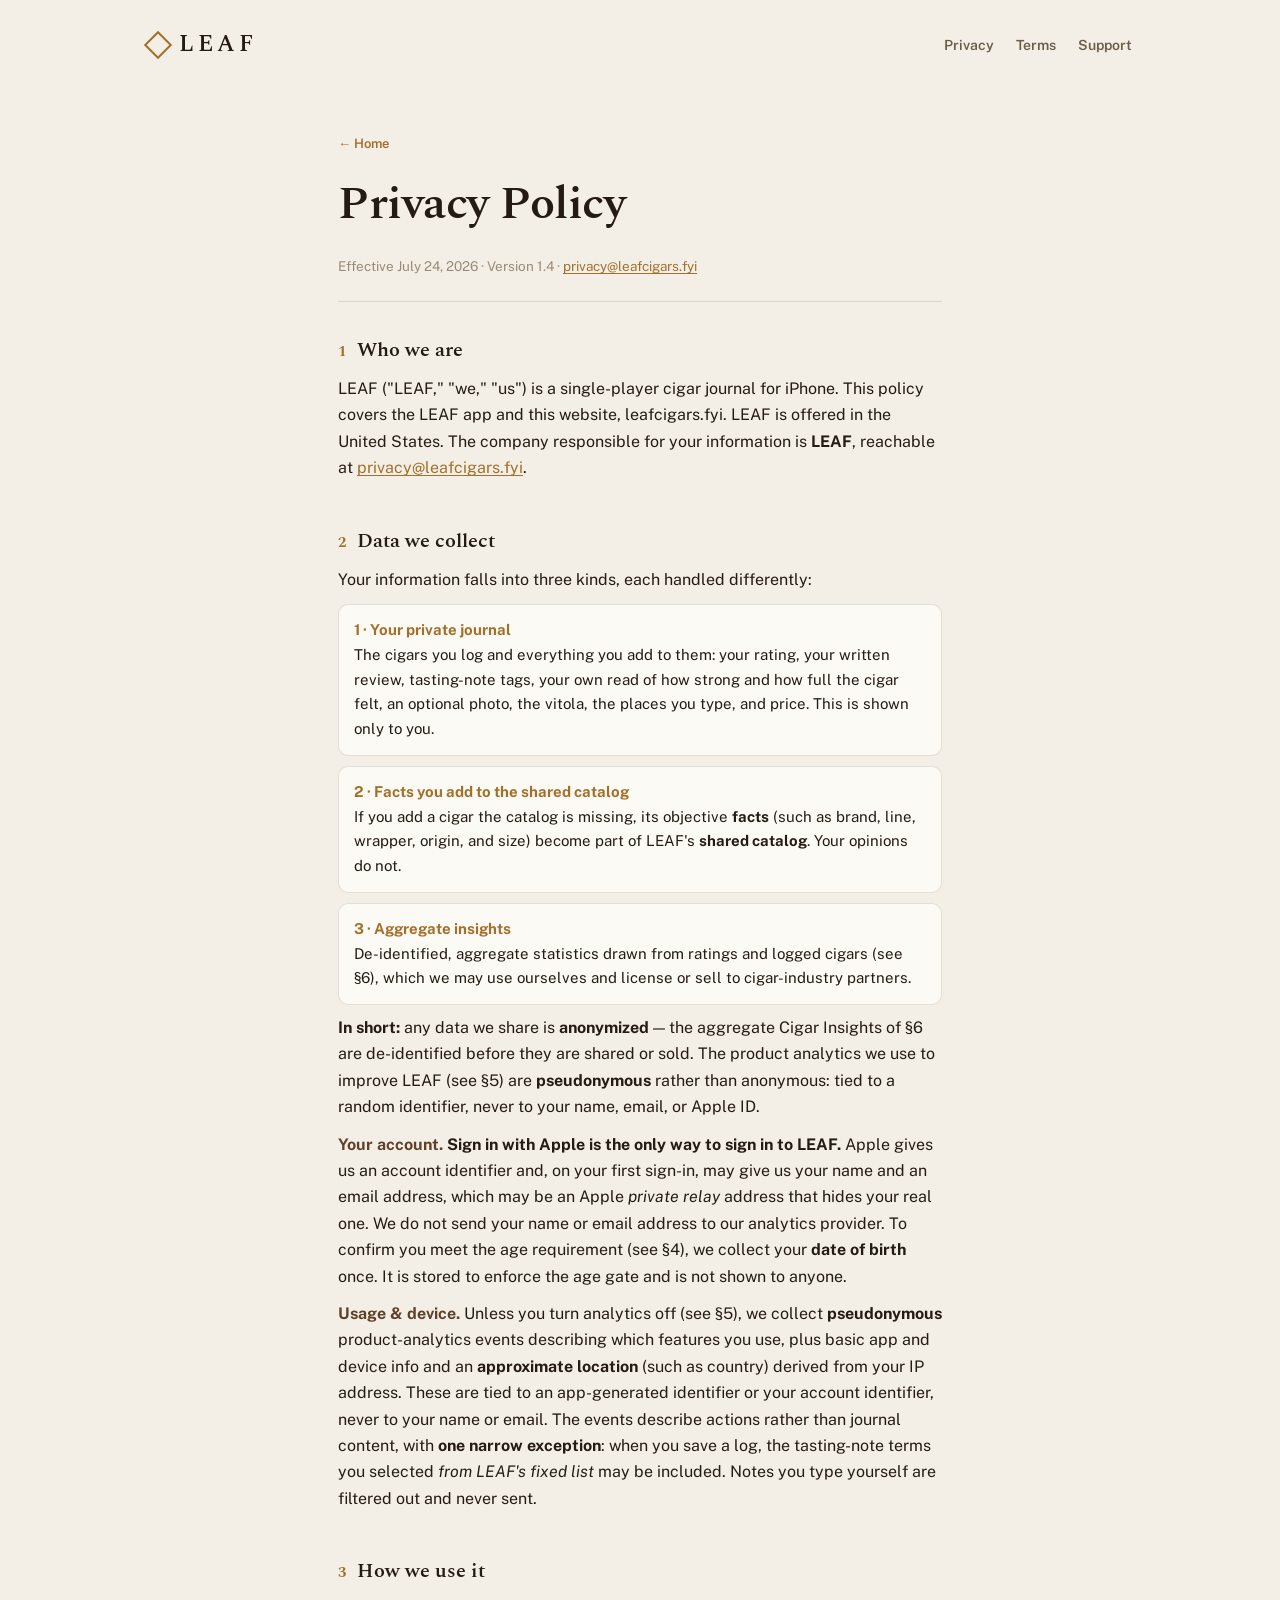
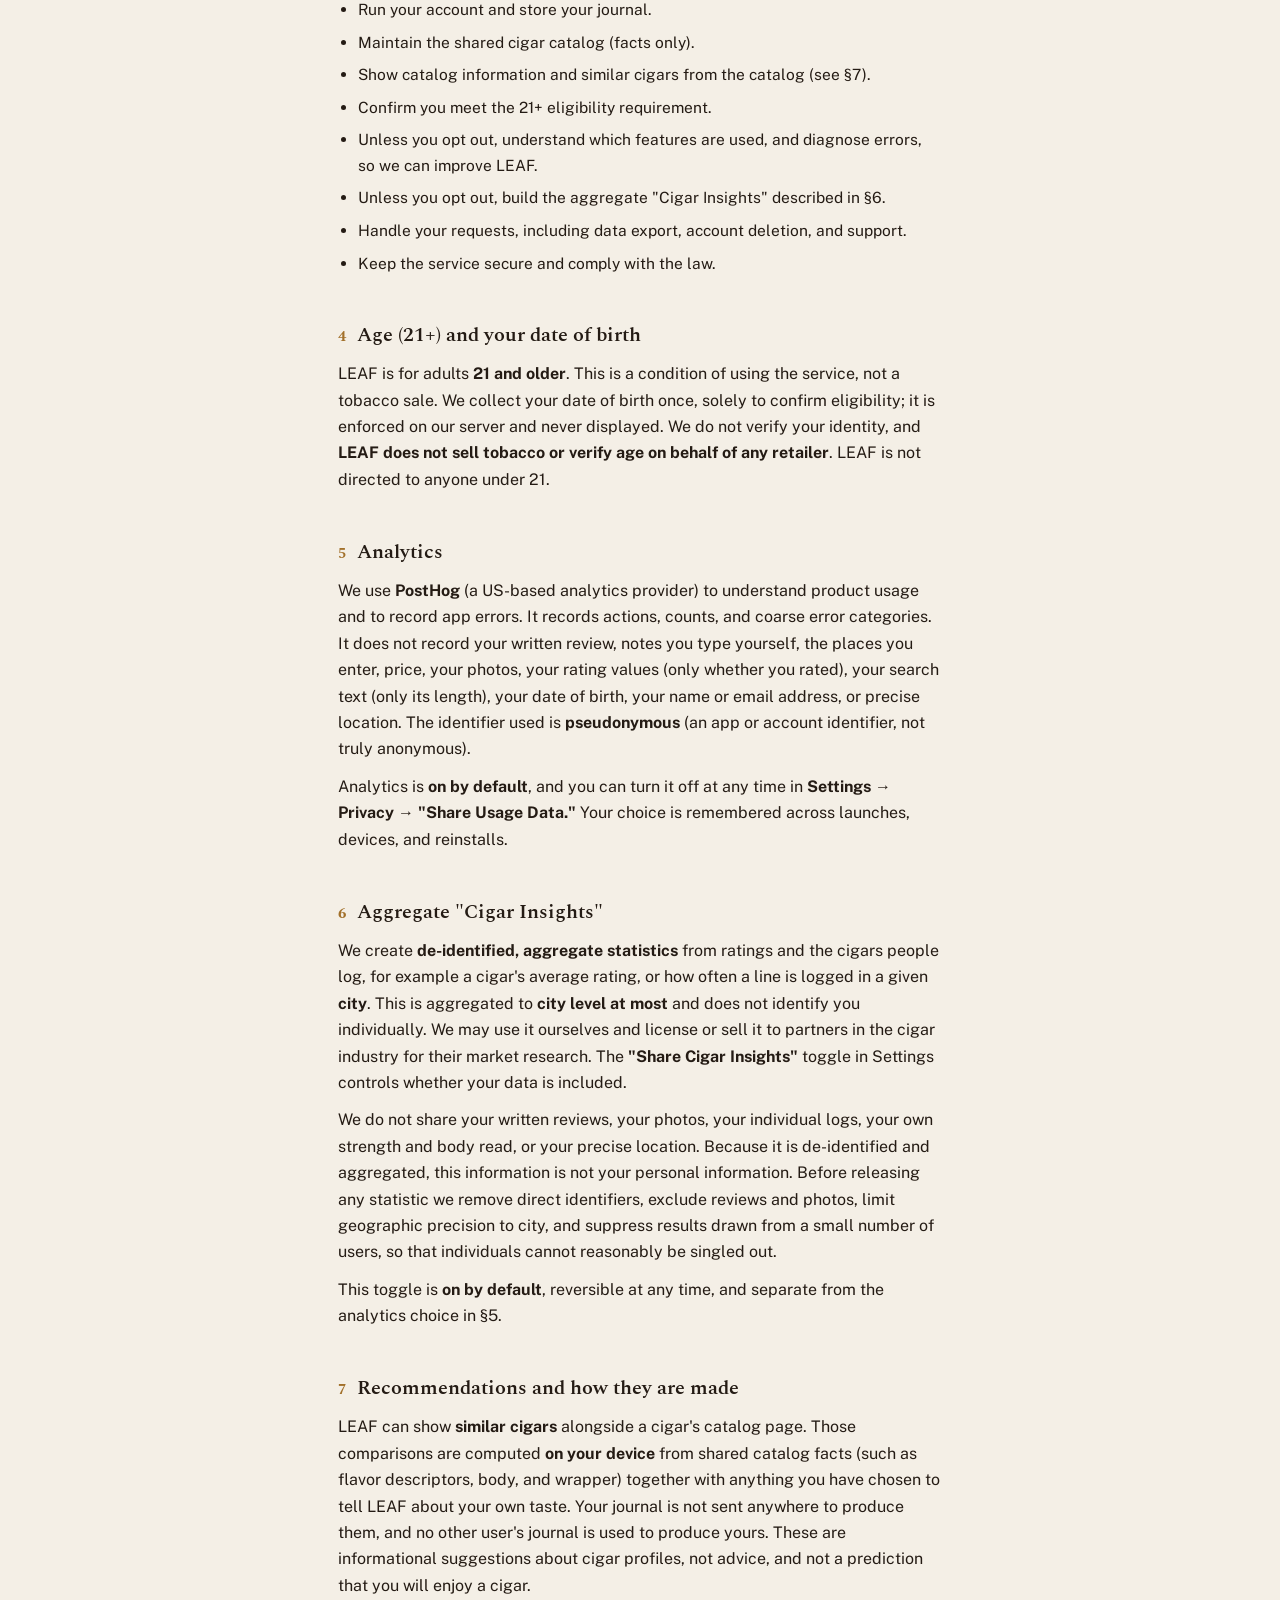
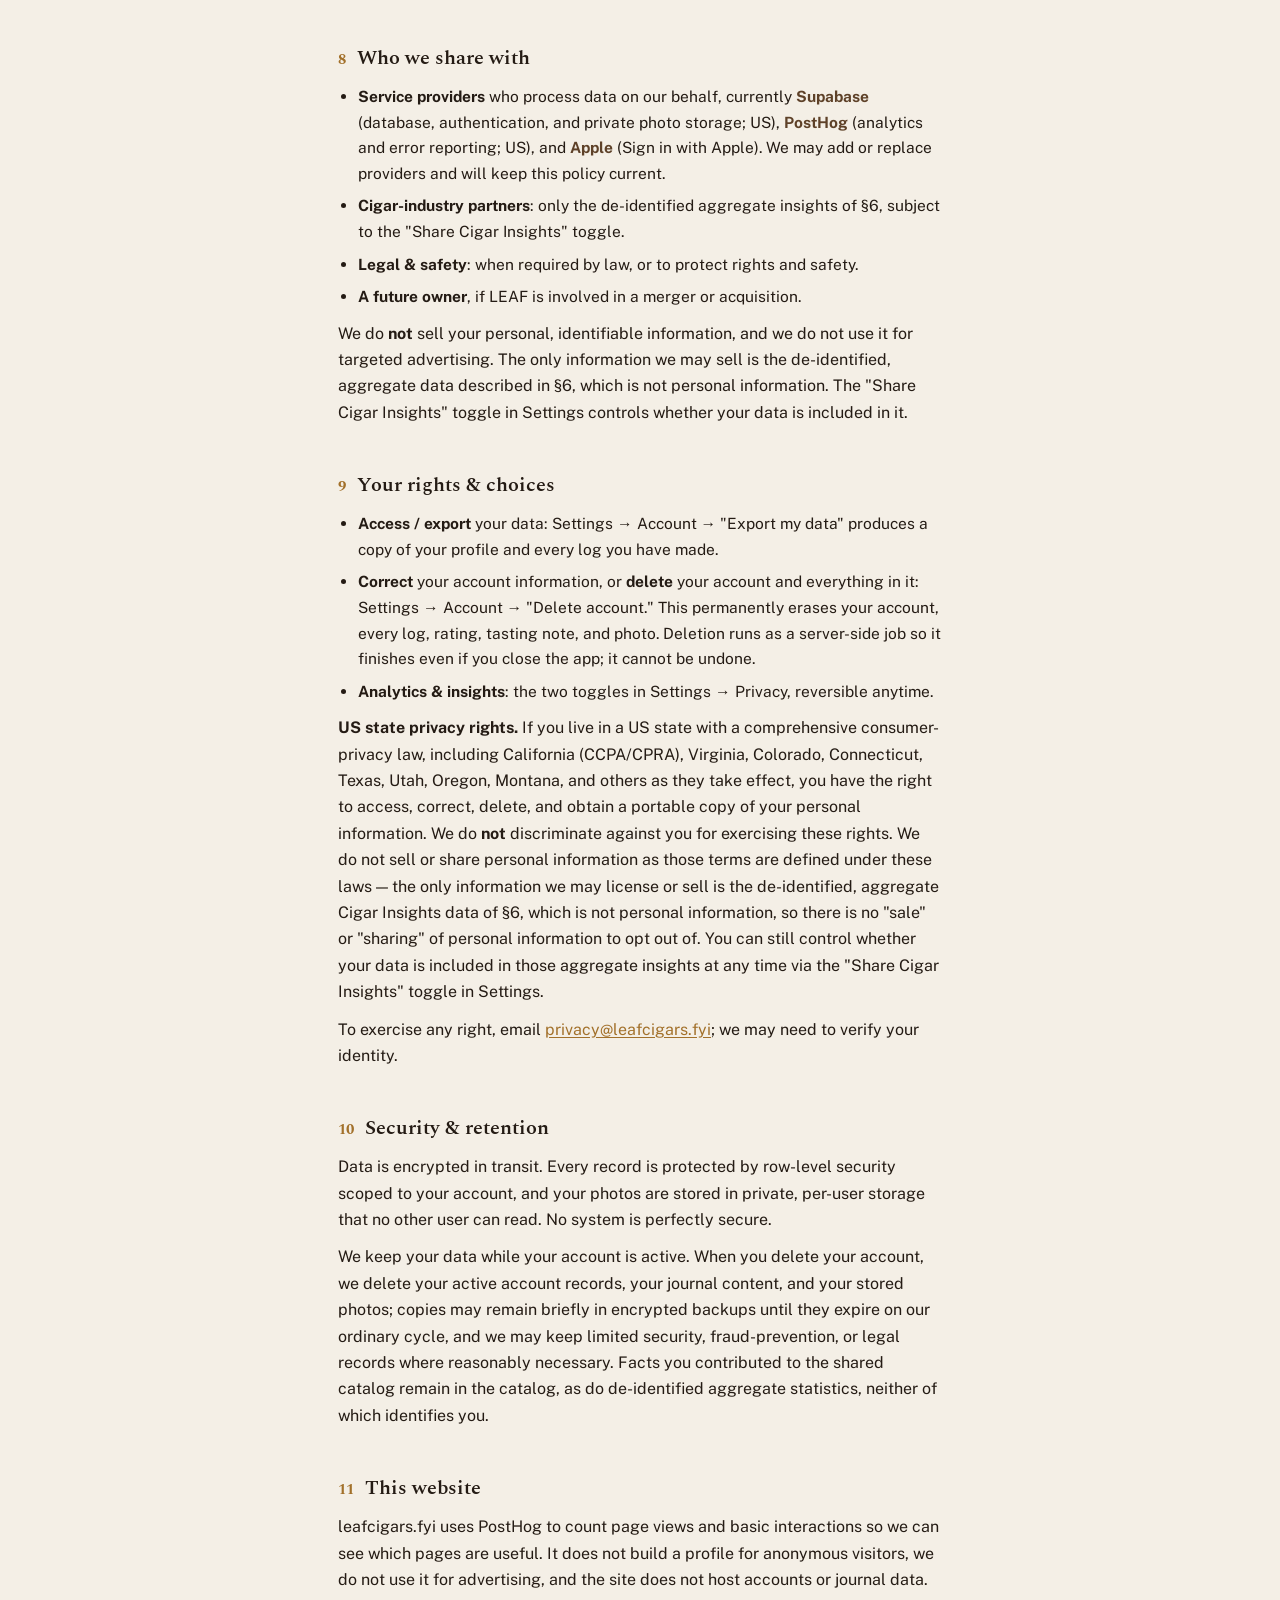
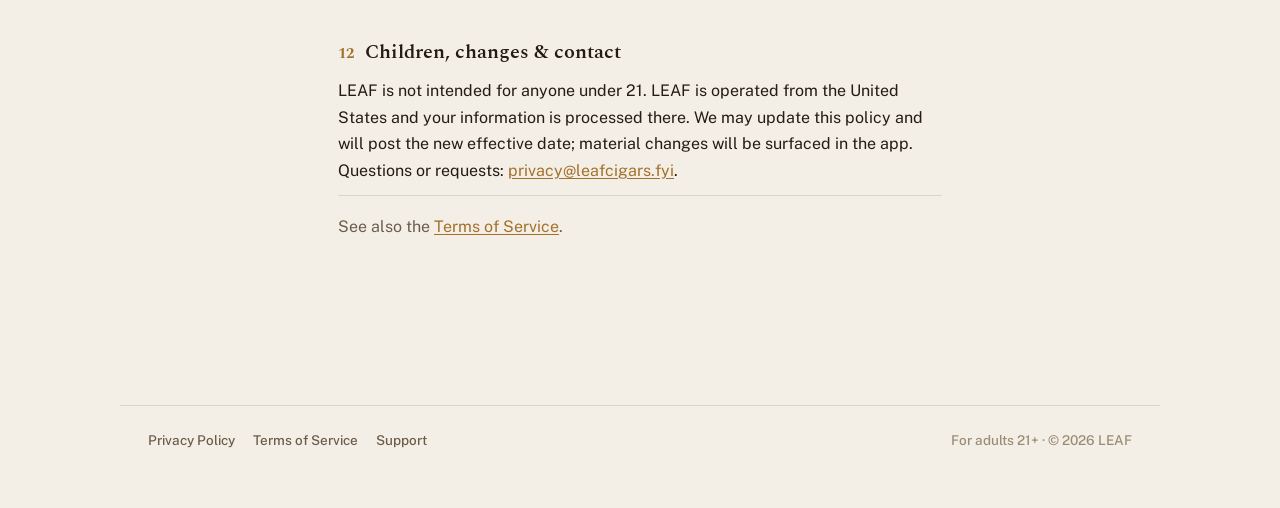
==== commit 5afe4bfa: "legal: state the anonymized/pseudonymous truth accurately; drop CCPA sale-opt-out Landing "Own it" s" ====
--- a/privacy.html
+++ b/privacy.html
@@ -25,7 +25,7 @@
   <main class="doc">
     <a class="back" href="/">← Home</a>
     <h1>Privacy Policy</h1>
-    <p class="meta">Effective July 24, 2026 · Version 1.3 · <a href="mailto:privacy@leafcigars.fyi">privacy@leafcigars.fyi</a></p>
+    <p class="meta">Effective July 24, 2026 · Version 1.4 · <a href="mailto:privacy@leafcigars.fyi">privacy@leafcigars.fyi</a></p>
     <hr />
 
     <section><h2><span class="num">1</span> Who we are</h2>
@@ -36,6 +36,7 @@
       <div class="model"><div class="mh">1 · Your private journal</div>The cigars you log and everything you add to them: your rating, your written review, tasting-note tags, your own read of how strong and how full the cigar felt, an optional photo, the vitola, the places you type, and price. This is shown only to you.</div>
       <div class="model"><div class="mh">2 · Facts you add to the shared catalog</div>If you add a cigar the catalog is missing, its objective <strong>facts</strong> (such as brand, line, wrapper, origin, and size) become part of LEAF's <strong>shared catalog</strong>. Your opinions do not.</div>
       <div class="model"><div class="mh">3 · Aggregate insights</div>De-identified, aggregate statistics drawn from ratings and logged cigars (see §6), which we may use ourselves and license or sell to cigar-industry partners.</div>
+      <p><strong>In short:</strong> any data we share is <strong>anonymized</strong> — the aggregate Cigar Insights of §6 are de-identified before they are shared or sold. The product analytics we use to improve LEAF (see §5) are <strong>pseudonymous</strong> rather than anonymous: tied to a random identifier, never to your name, email, or Apple ID.</p>
       <p><span class="k">Your account.</span> <strong>Sign in with Apple is the only way to sign in to LEAF.</strong> Apple gives us an account identifier and, on your first sign-in, may give us your name and an email address, which may be an Apple <em>private relay</em> address that hides your real one. We do not send your name or email address to our analytics provider. To confirm you meet the age requirement (see §4), we collect your <strong>date of birth</strong> once. It is stored to enforce the age gate and is not shown to anyone.</p>
       <p><span class="k">Usage &amp; device.</span> Unless you turn analytics off (see §5), we collect <strong>pseudonymous</strong> product-analytics events describing which features you use, plus basic app and device info and an <strong>approximate location</strong> (such as country) derived from your IP address. These are tied to an app-generated identifier or your account identifier, never to your name or email. The events describe actions rather than journal content, with <strong>one narrow exception</strong>: when you save a log, the tasting-note terms you selected <em>from LEAF's fixed list</em> may be included. Notes you type yourself are filtered out and never sent.</p></section>
 
@@ -73,7 +74,7 @@
         <li><strong>Legal &amp; safety</strong>: when required by law, or to protect rights and safety.</li>
         <li><strong>A future owner</strong>, if LEAF is involved in a merger or acquisition.</li>
       </ul>
-      <p>We do <strong>not</strong> sell your personal, identifiable information, and we do not use it for targeted advertising. The only information we may sell is the de-identified, aggregate data described in §6, which is not personal information. The "Share Cigar Insights" toggle opts you out of it.</p></section>
+      <p>We do <strong>not</strong> sell your personal, identifiable information, and we do not use it for targeted advertising. The only information we may sell is the de-identified, aggregate data described in §6, which is not personal information. The "Share Cigar Insights" toggle in Settings controls whether your data is included in it.</p></section>
 
     <section><h2><span class="num">9</span> Your rights &amp; choices</h2>
       <ul>
@@ -81,8 +82,7 @@
         <li><strong>Correct</strong> your account information, or <strong>delete</strong> your account and everything in it: Settings → Account → "Delete account." This permanently erases your account, every log, rating, tasting note, and photo. Deletion runs as a server-side job so it finishes even if you close the app; it cannot be undone.</li>
         <li><strong>Analytics &amp; insights</strong>: the two toggles in Settings → Privacy, reversible anytime.</li>
       </ul>
-      <p><strong>US state privacy rights.</strong> If you live in a US state with a comprehensive consumer-privacy law, including California (CCPA/CPRA), Virginia, Colorado, Connecticut, Texas, Utah, Oregon, Montana, and others as they take effect, you have the right to access, correct, delete, and obtain a portable copy of your personal information, and to <strong>opt out of the "sale" or "sharing"</strong> of your personal information and of targeted advertising and certain profiling. We do <strong>not</strong> discriminate against you for exercising these rights.</p>
-      <p><strong>Opt out of sale/sharing:</strong> use the "Share Cigar Insights" toggle in Settings, or email privacy@leafcigars.fyi. We also honor recognized browser/device <strong>universal opt-out preference signals, such as Global Privacy Control (GPC)</strong>, as a request to opt out of sale/sharing where the law requires.</p>
+      <p><strong>US state privacy rights.</strong> If you live in a US state with a comprehensive consumer-privacy law, including California (CCPA/CPRA), Virginia, Colorado, Connecticut, Texas, Utah, Oregon, Montana, and others as they take effect, you have the right to access, correct, delete, and obtain a portable copy of your personal information. We do <strong>not</strong> discriminate against you for exercising these rights. We do not sell or share personal information as those terms are defined under these laws — the only information we may license or sell is the de-identified, aggregate Cigar Insights data of §6, which is not personal information, so there is no "sale" or "sharing" of personal information to opt out of. You can still control whether your data is included in those aggregate insights at any time via the "Share Cigar Insights" toggle in Settings.</p>
       <p>To exercise any right, email <a href="mailto:privacy@leafcigars.fyi">privacy@leafcigars.fyi</a>; we may need to verify your identity.</p></section>
 
     <section><h2><span class="num">10</span> Security &amp; retention</h2>
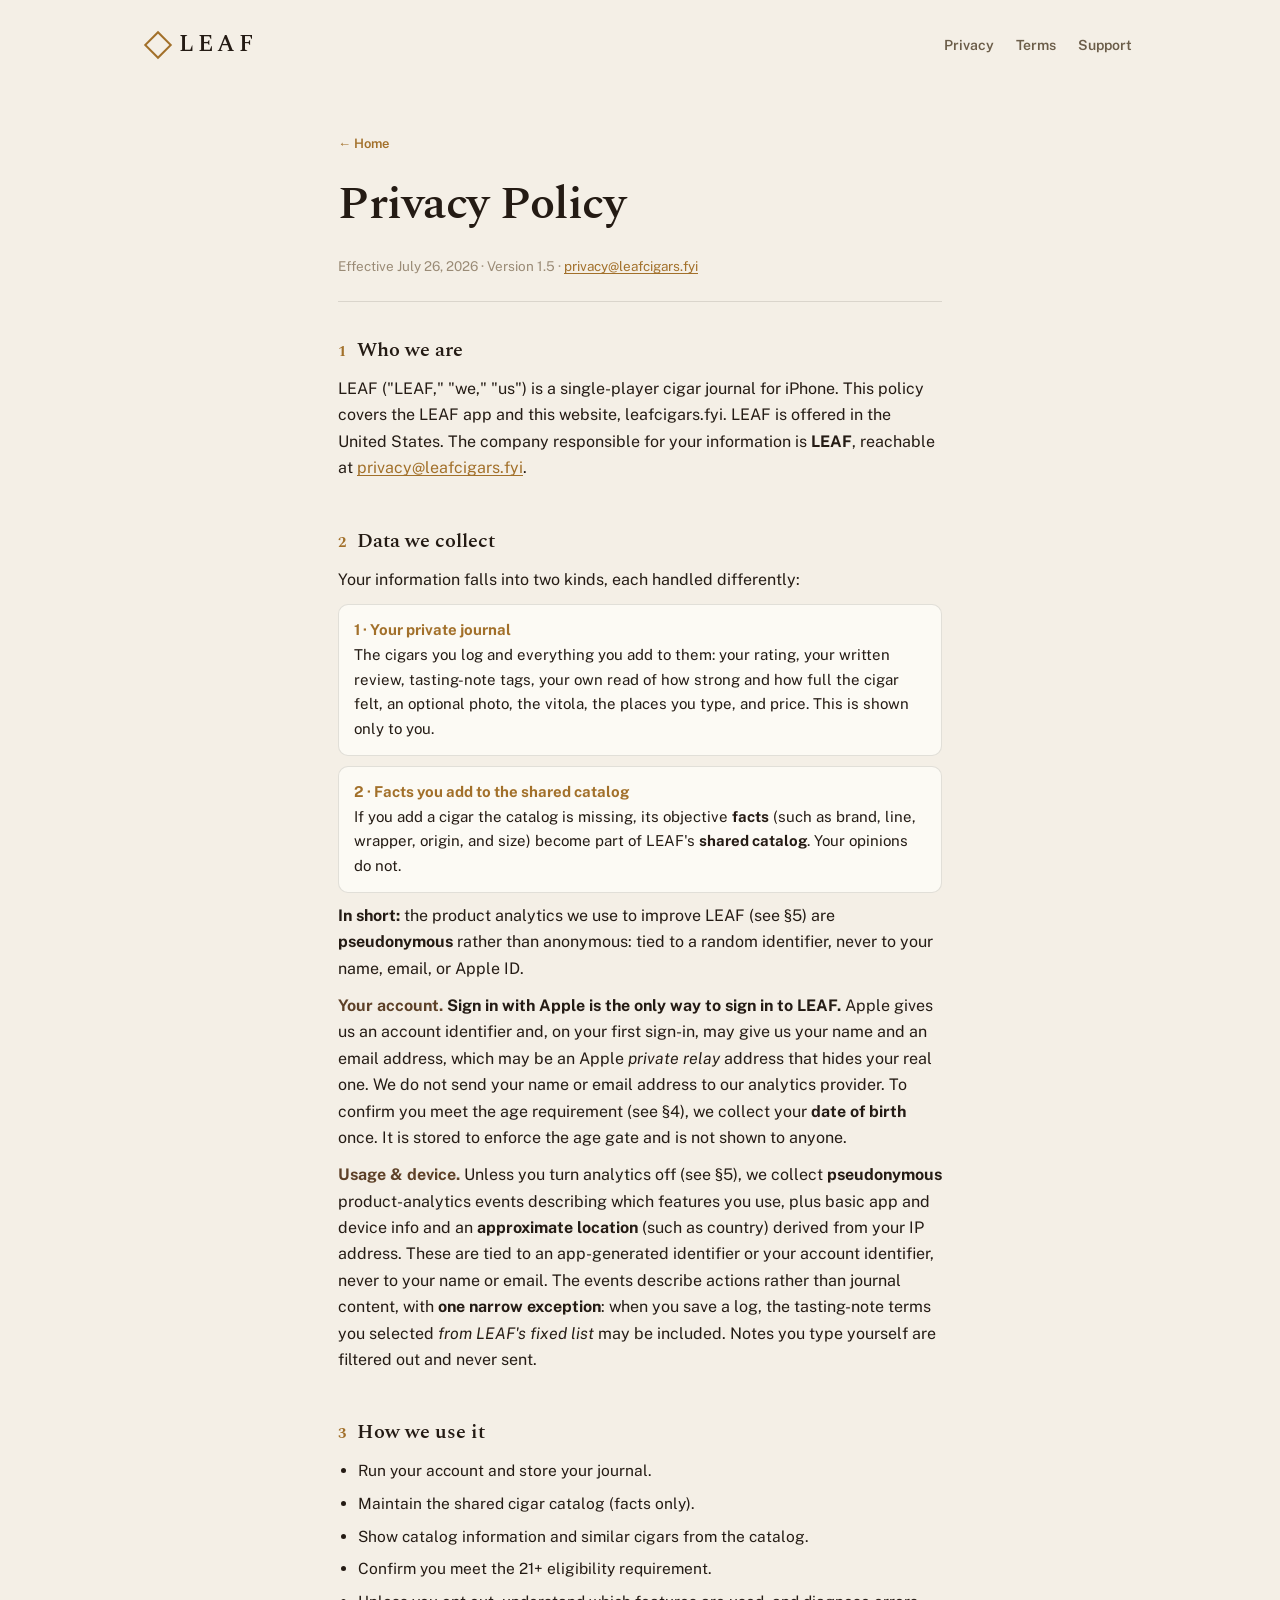
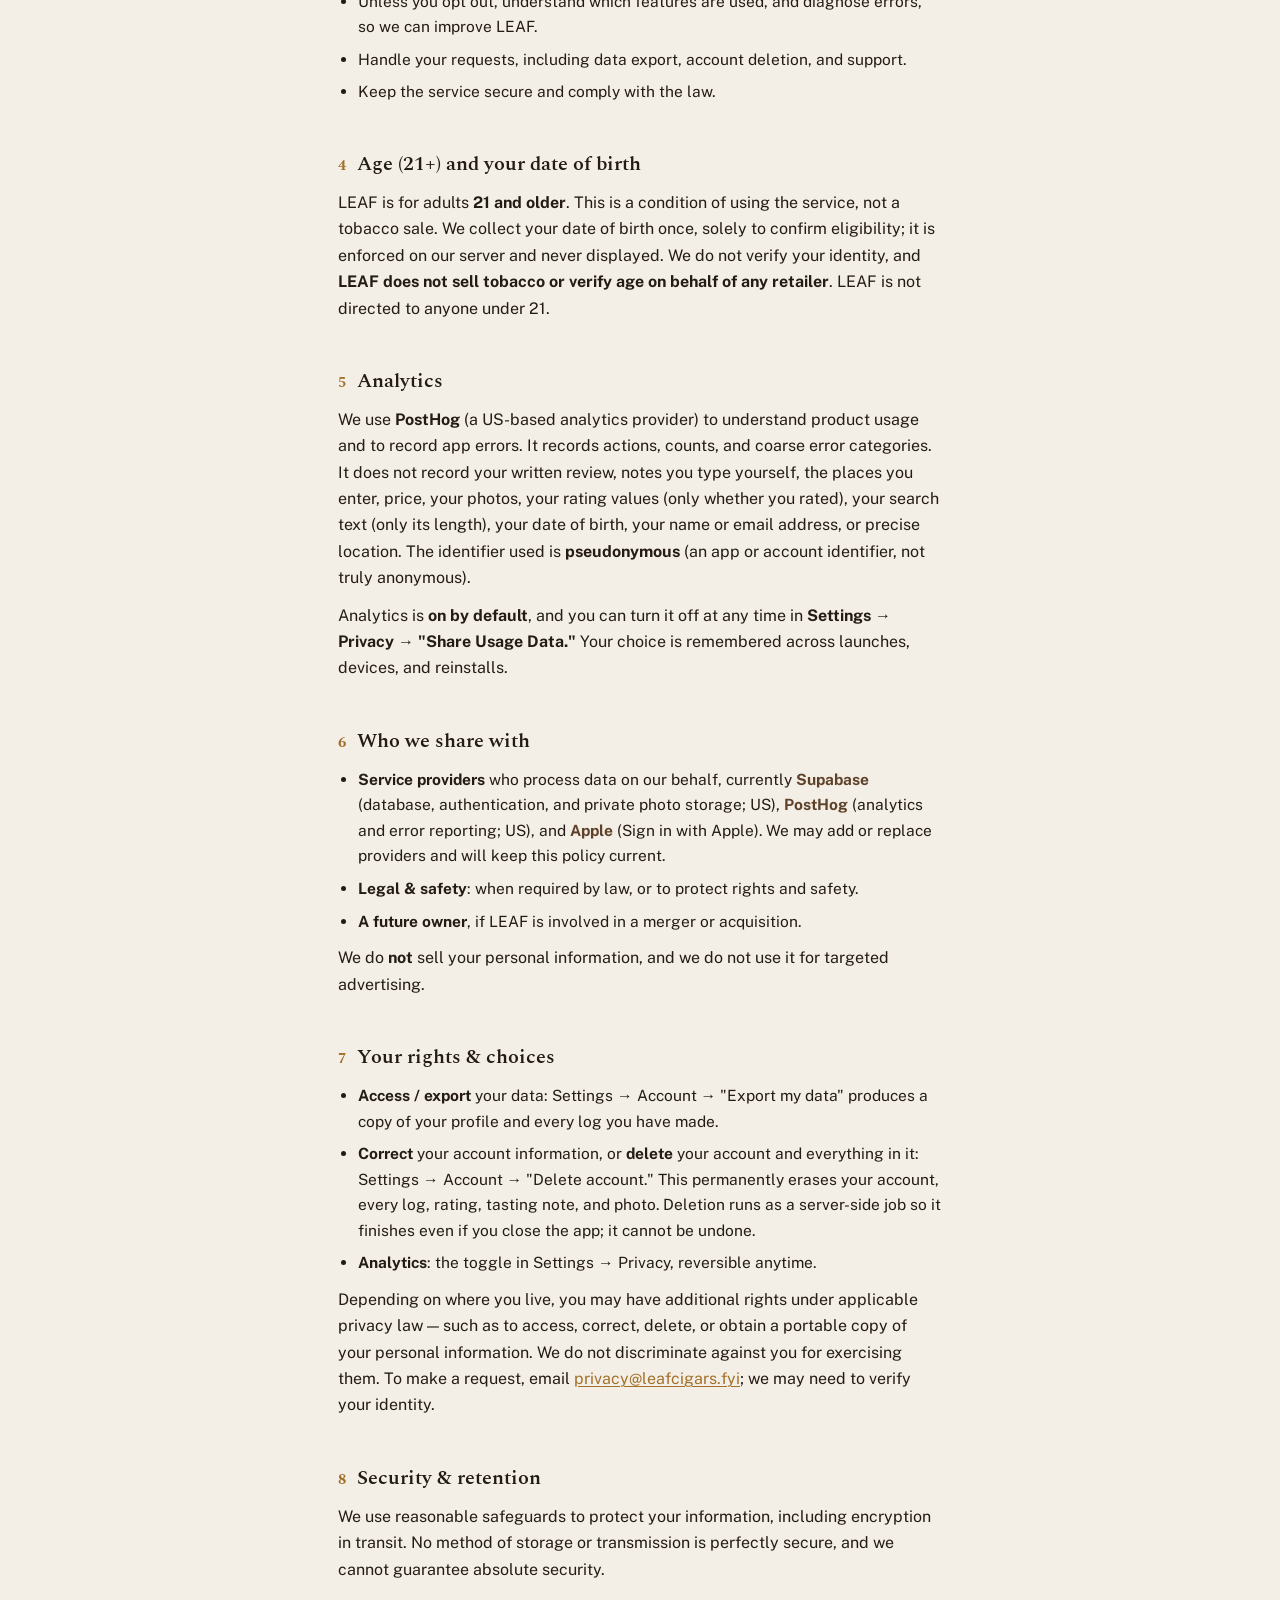
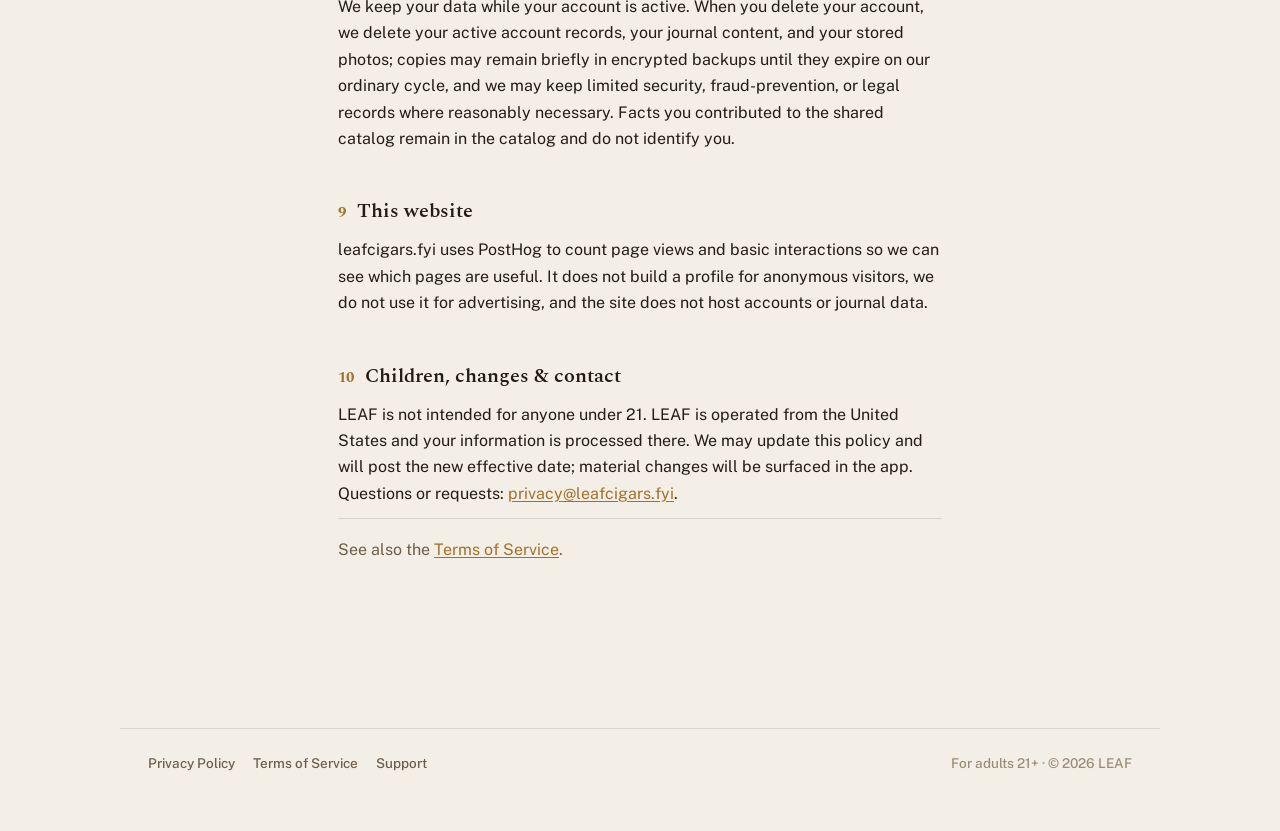
==== commit 280f0395: "legal: simplify live privacy/terms to shipping-only copy Trim both live legal docs to "only say what" ====
--- a/privacy.html
+++ b/privacy.html
@@ -25,18 +25,17 @@
   <main class="doc">
     <a class="back" href="/">← Home</a>
     <h1>Privacy Policy</h1>
-    <p class="meta">Effective July 24, 2026 · Version 1.4 · <a href="mailto:privacy@leafcigars.fyi">privacy@leafcigars.fyi</a></p>
+    <p class="meta">Effective July 26, 2026 · Version 1.5 · <a href="mailto:privacy@leafcigars.fyi">privacy@leafcigars.fyi</a></p>
     <hr />
 
     <section><h2><span class="num">1</span> Who we are</h2>
       <p>LEAF ("LEAF," "we," "us") is a single-player cigar journal for iPhone. This policy covers the LEAF app and this website, leafcigars.fyi. LEAF is offered in the United States. The company responsible for your information is <strong>LEAF</strong>, reachable at <a href="mailto:privacy@leafcigars.fyi">privacy@leafcigars.fyi</a>.</p></section>
 
     <section><h2><span class="num">2</span> Data we collect</h2>
-      <p>Your information falls into three kinds, each handled differently:</p>
+      <p>Your information falls into two kinds, each handled differently:</p>
       <div class="model"><div class="mh">1 · Your private journal</div>The cigars you log and everything you add to them: your rating, your written review, tasting-note tags, your own read of how strong and how full the cigar felt, an optional photo, the vitola, the places you type, and price. This is shown only to you.</div>
       <div class="model"><div class="mh">2 · Facts you add to the shared catalog</div>If you add a cigar the catalog is missing, its objective <strong>facts</strong> (such as brand, line, wrapper, origin, and size) become part of LEAF's <strong>shared catalog</strong>. Your opinions do not.</div>
-      <div class="model"><div class="mh">3 · Aggregate insights</div>De-identified, aggregate statistics drawn from ratings and logged cigars (see §6), which we may use ourselves and license or sell to cigar-industry partners.</div>
-      <p><strong>In short:</strong> any data we share is <strong>anonymized</strong> — the aggregate Cigar Insights of §6 are de-identified before they are shared or sold. The product analytics we use to improve LEAF (see §5) are <strong>pseudonymous</strong> rather than anonymous: tied to a random identifier, never to your name, email, or Apple ID.</p>
+      <p><strong>In short:</strong> the product analytics we use to improve LEAF (see §5) are <strong>pseudonymous</strong> rather than anonymous: tied to a random identifier, never to your name, email, or Apple ID.</p>
       <p><span class="k">Your account.</span> <strong>Sign in with Apple is the only way to sign in to LEAF.</strong> Apple gives us an account identifier and, on your first sign-in, may give us your name and an email address, which may be an Apple <em>private relay</em> address that hides your real one. We do not send your name or email address to our analytics provider. To confirm you meet the age requirement (see §4), we collect your <strong>date of birth</strong> once. It is stored to enforce the age gate and is not shown to anyone.</p>
       <p><span class="k">Usage &amp; device.</span> Unless you turn analytics off (see §5), we collect <strong>pseudonymous</strong> product-analytics events describing which features you use, plus basic app and device info and an <strong>approximate location</strong> (such as country) derived from your IP address. These are tied to an app-generated identifier or your account identifier, never to your name or email. The events describe actions rather than journal content, with <strong>one narrow exception</strong>: when you save a log, the tasting-note terms you selected <em>from LEAF's fixed list</em> may be included. Notes you type yourself are filtered out and never sent.</p></section>
 
@@ -44,10 +43,9 @@
       <ul>
         <li>Run your account and store your journal.</li>
         <li>Maintain the shared cigar catalog (facts only).</li>
-        <li>Show catalog information and similar cigars from the catalog (see §7).</li>
+        <li>Show catalog information and similar cigars from the catalog.</li>
         <li>Confirm you meet the 21+ eligibility requirement.</li>
         <li>Unless you opt out, understand which features are used, and diagnose errors, so we can improve LEAF.</li>
-        <li>Unless you opt out, build the aggregate "Cigar Insights" described in §6.</li>
         <li>Handle your requests, including data export, account deletion, and support.</li>
         <li>Keep the service secure and comply with the law.</li>
       </ul></section>
@@ -59,40 +57,30 @@
       <p>We use <strong>PostHog</strong> (a US-based analytics provider) to understand product usage and to record app errors. It records actions, counts, and coarse error categories. It does not record your written review, notes you type yourself, the places you enter, price, your photos, your rating values (only whether you rated), your search text (only its length), your date of birth, your name or email address, or precise location. The identifier used is <strong>pseudonymous</strong> (an app or account identifier, not truly anonymous).</p>
       <p>Analytics is <strong>on by default</strong>, and you can turn it off at any time in <strong>Settings → Privacy → "Share Usage Data."</strong> Your choice is remembered across launches, devices, and reinstalls.</p></section>
 
-    <section><h2><span class="num">6</span> Aggregate "Cigar Insights"</h2>
-      <p>We create <strong>de-identified, aggregate statistics</strong> from ratings and the cigars people log, for example a cigar's average rating, or how often a line is logged in a given <strong>city</strong>. This is aggregated to <strong>city level at most</strong> and does not identify you individually. We may use it ourselves and license or sell it to partners in the cigar industry for their market research. The <strong>"Share Cigar Insights"</strong> toggle in Settings controls whether your data is included.</p>
-      <p>We do not share your written reviews, your photos, your individual logs, your own strength and body read, or your precise location. Because it is de-identified and aggregated, this information is not your personal information. Before releasing any statistic we remove direct identifiers, exclude reviews and photos, limit geographic precision to city, and suppress results drawn from a small number of users, so that individuals cannot reasonably be singled out.</p>
-      <p>This toggle is <strong>on by default</strong>, reversible at any time, and separate from the analytics choice in §5.</p></section>
-
-    <section><h2><span class="num">7</span> Recommendations and how they are made</h2>
-      <p>LEAF can show <strong>similar cigars</strong> alongside a cigar's catalog page. Those comparisons are computed <strong>on your device</strong> from shared catalog facts (such as flavor descriptors, body, and wrapper) together with anything you have chosen to tell LEAF about your own taste. Your journal is not sent anywhere to produce them, and no other user's journal is used to produce yours. These are informational suggestions about cigar profiles, not advice, and not a prediction that you will enjoy a cigar.</p></section>
-
-    <section><h2><span class="num">8</span> Who we share with</h2>
+    <section><h2><span class="num">6</span> Who we share with</h2>
       <ul>
         <li><strong>Service providers</strong> who process data on our behalf, currently <span class="k">Supabase</span> (database, authentication, and private photo storage; US), <span class="k">PostHog</span> (analytics and error reporting; US), and <span class="k">Apple</span> (Sign in with Apple). We may add or replace providers and will keep this policy current.</li>
-        <li><strong>Cigar-industry partners</strong>: only the de-identified aggregate insights of §6, subject to the "Share Cigar Insights" toggle.</li>
         <li><strong>Legal &amp; safety</strong>: when required by law, or to protect rights and safety.</li>
         <li><strong>A future owner</strong>, if LEAF is involved in a merger or acquisition.</li>
       </ul>
-      <p>We do <strong>not</strong> sell your personal, identifiable information, and we do not use it for targeted advertising. The only information we may sell is the de-identified, aggregate data described in §6, which is not personal information. The "Share Cigar Insights" toggle in Settings controls whether your data is included in it.</p></section>
+      <p>We do <strong>not</strong> sell your personal information, and we do not use it for targeted advertising.</p></section>
 
-    <section><h2><span class="num">9</span> Your rights &amp; choices</h2>
+    <section><h2><span class="num">7</span> Your rights &amp; choices</h2>
       <ul>
         <li><strong>Access / export</strong> your data: Settings → Account → "Export my data" produces a copy of your profile and every log you have made.</li>
         <li><strong>Correct</strong> your account information, or <strong>delete</strong> your account and everything in it: Settings → Account → "Delete account." This permanently erases your account, every log, rating, tasting note, and photo. Deletion runs as a server-side job so it finishes even if you close the app; it cannot be undone.</li>
-        <li><strong>Analytics &amp; insights</strong>: the two toggles in Settings → Privacy, reversible anytime.</li>
+        <li><strong>Analytics</strong>: the toggle in Settings → Privacy, reversible anytime.</li>
       </ul>
-      <p><strong>US state privacy rights.</strong> If you live in a US state with a comprehensive consumer-privacy law, including California (CCPA/CPRA), Virginia, Colorado, Connecticut, Texas, Utah, Oregon, Montana, and others as they take effect, you have the right to access, correct, delete, and obtain a portable copy of your personal information. We do <strong>not</strong> discriminate against you for exercising these rights. We do not sell or share personal information as those terms are defined under these laws — the only information we may license or sell is the de-identified, aggregate Cigar Insights data of §6, which is not personal information, so there is no "sale" or "sharing" of personal information to opt out of. You can still control whether your data is included in those aggregate insights at any time via the "Share Cigar Insights" toggle in Settings.</p>
-      <p>To exercise any right, email <a href="mailto:privacy@leafcigars.fyi">privacy@leafcigars.fyi</a>; we may need to verify your identity.</p></section>
+      <p>Depending on where you live, you may have additional rights under applicable privacy law — such as to access, correct, delete, or obtain a portable copy of your personal information. We do not discriminate against you for exercising them. To make a request, email <a href="mailto:privacy@leafcigars.fyi">privacy@leafcigars.fyi</a>; we may need to verify your identity.</p></section>
 
-    <section><h2><span class="num">10</span> Security &amp; retention</h2>
-      <p>Data is encrypted in transit. Every record is protected by row-level security scoped to your account, and your photos are stored in private, per-user storage that no other user can read. No system is perfectly secure.</p>
-      <p>We keep your data while your account is active. When you delete your account, we delete your active account records, your journal content, and your stored photos; copies may remain briefly in encrypted backups until they expire on our ordinary cycle, and we may keep limited security, fraud-prevention, or legal records where reasonably necessary. Facts you contributed to the shared catalog remain in the catalog, as do de-identified aggregate statistics, neither of which identifies you.</p></section>
+    <section><h2><span class="num">8</span> Security &amp; retention</h2>
+      <p>We use reasonable safeguards to protect your information, including encryption in transit. No method of storage or transmission is perfectly secure, and we cannot guarantee absolute security.</p>
+      <p>We keep your data while your account is active. When you delete your account, we delete your active account records, your journal content, and your stored photos; copies may remain briefly in encrypted backups until they expire on our ordinary cycle, and we may keep limited security, fraud-prevention, or legal records where reasonably necessary. Facts you contributed to the shared catalog remain in the catalog and do not identify you.</p></section>
 
-    <section><h2><span class="num">11</span> This website</h2>
+    <section><h2><span class="num">9</span> This website</h2>
       <p>leafcigars.fyi uses PostHog to count page views and basic interactions so we can see which pages are useful. It does not build a profile for anonymous visitors, we do not use it for advertising, and the site does not host accounts or journal data.</p></section>
 
-    <section><h2><span class="num">12</span> Children, changes &amp; contact</h2>
+    <section><h2><span class="num">10</span> Children, changes &amp; contact</h2>
       <p>LEAF is not intended for anyone under 21. LEAF is operated from the United States and your information is processed there. We may update this policy and will post the new effective date; material changes will be surfaced in the app. Questions or requests: <a href="mailto:privacy@leafcigars.fyi">privacy@leafcigars.fyi</a>.</p></section>
 
     <p class="crosslink">See also the <a href="terms.html">Terms of Service</a>.</p>
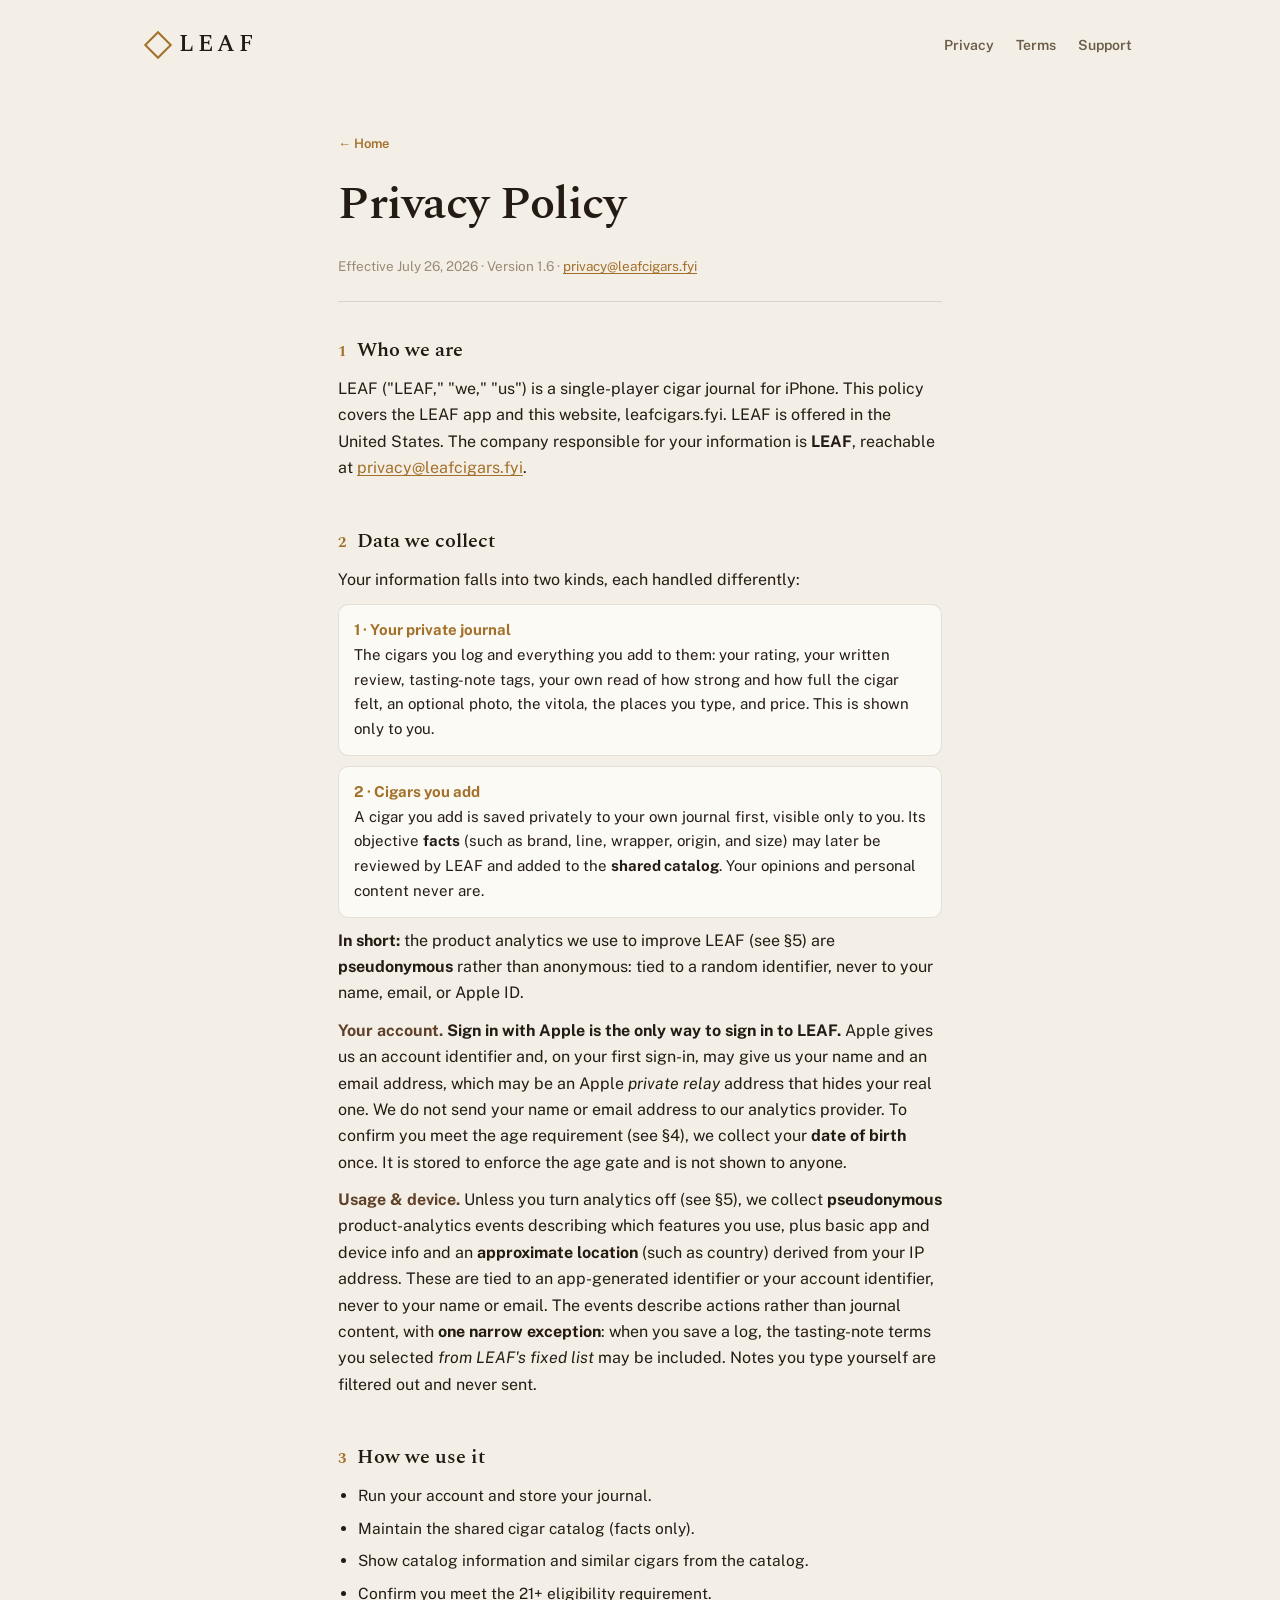
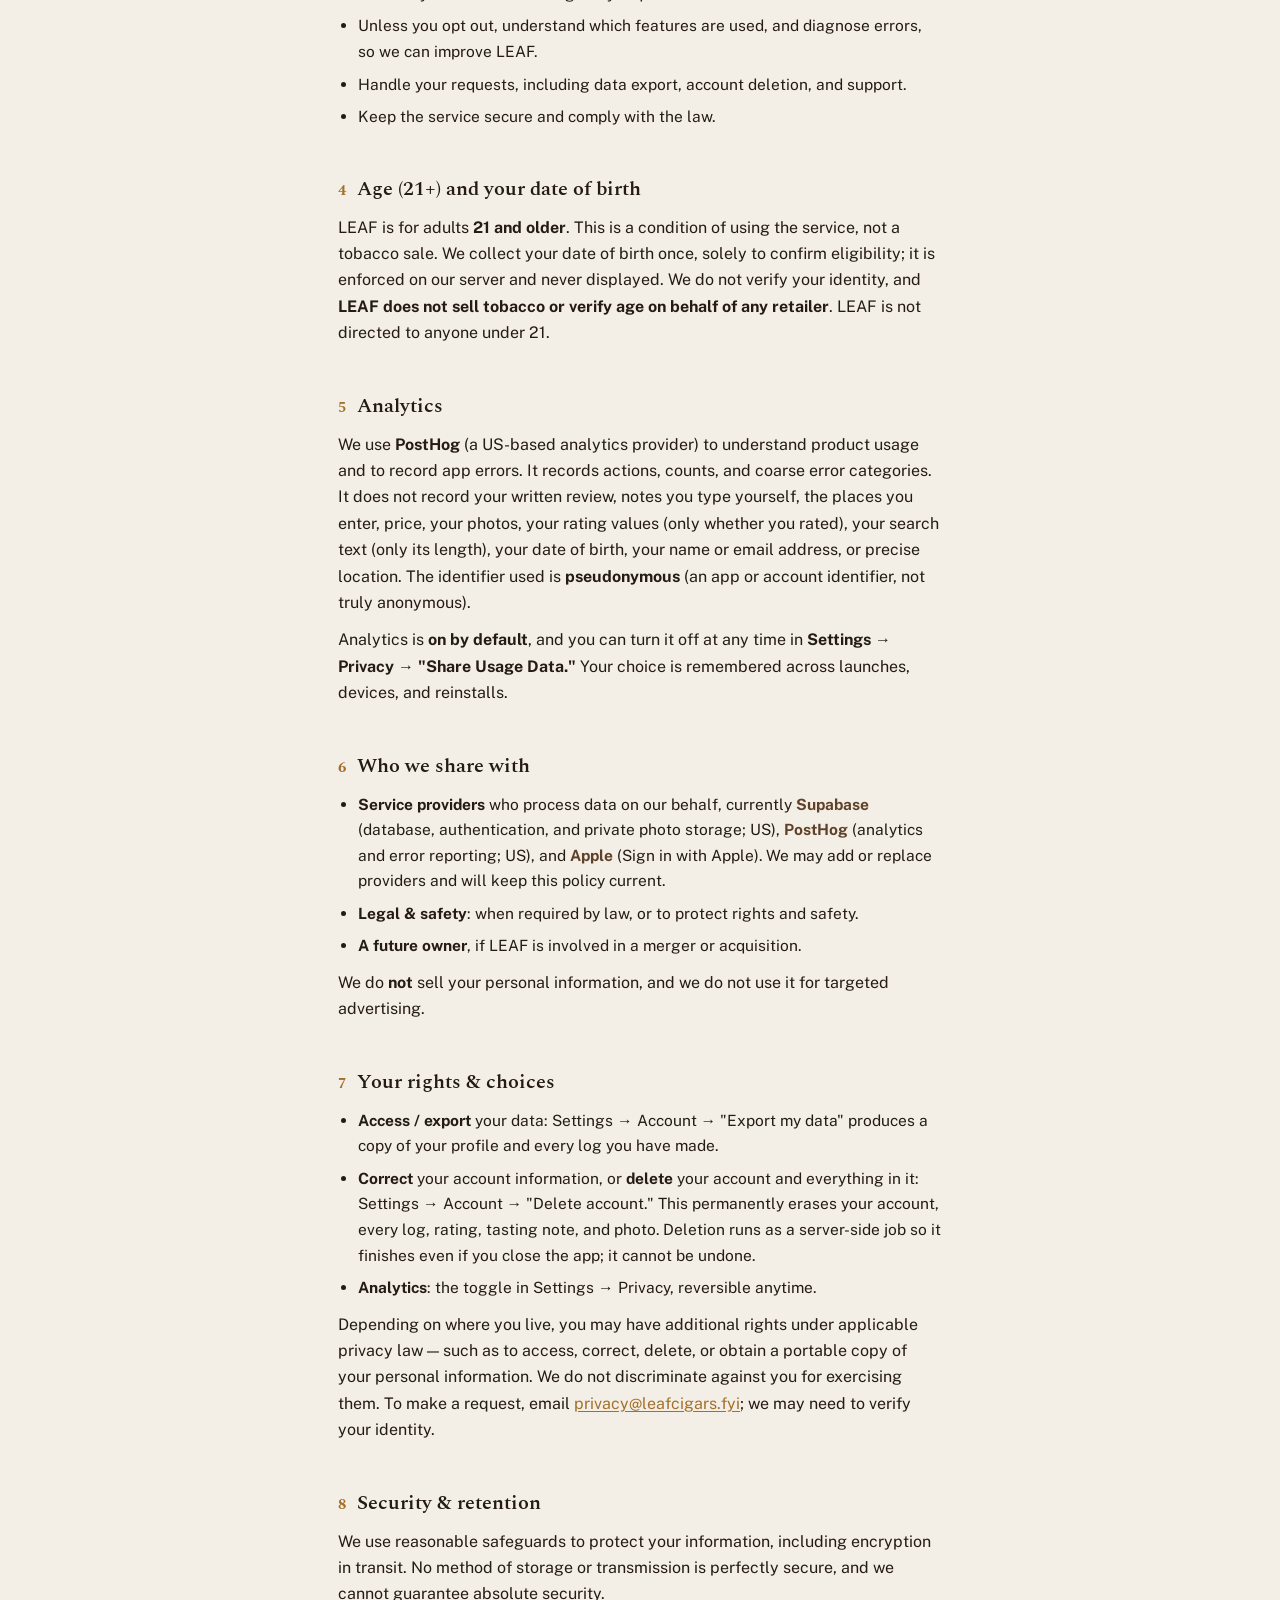
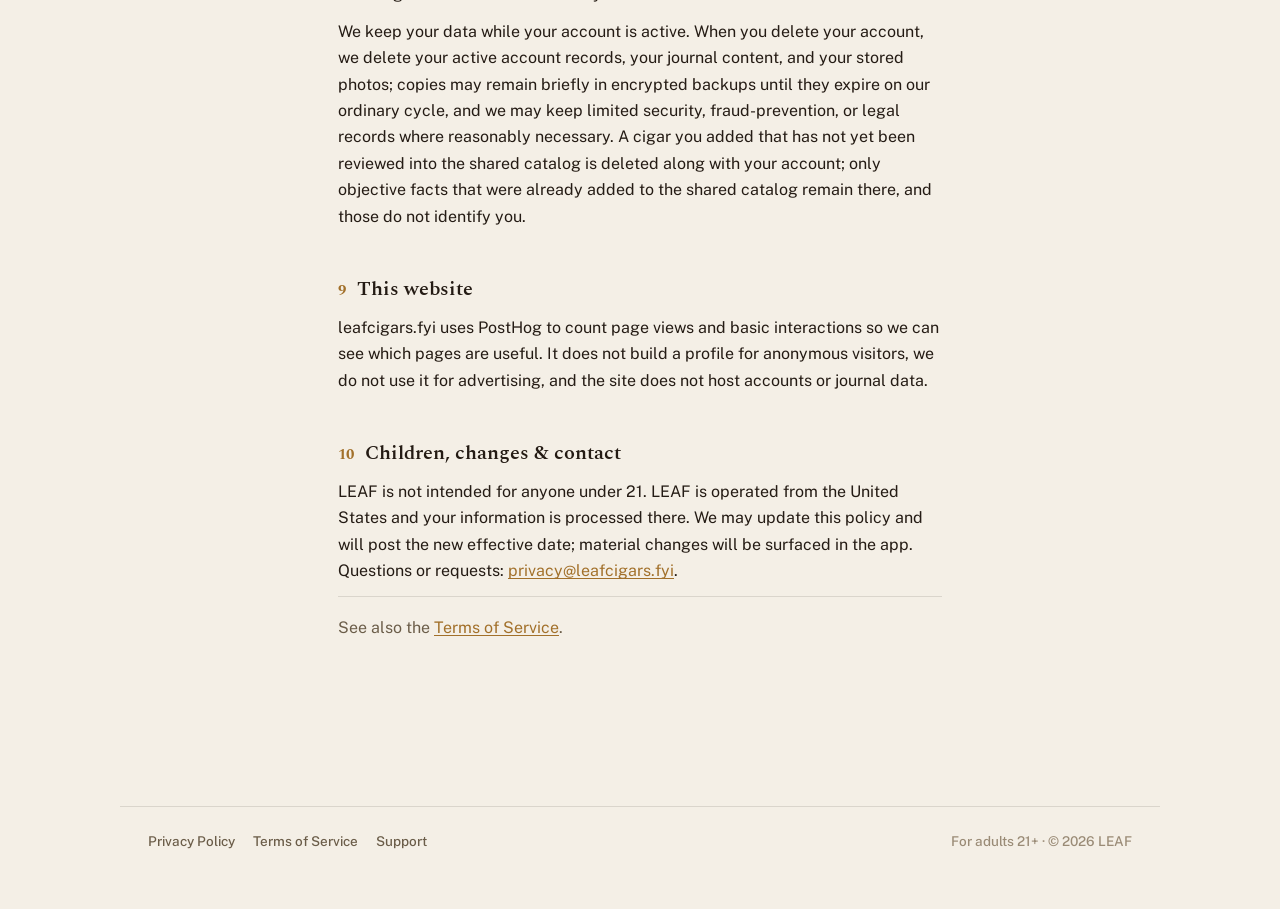
==== commit e07bd220: "legal: privacy policy reflects private-submissions/staging catalog model User-added cigars are now s" ====
--- a/privacy.html
+++ b/privacy.html
@@ -25,7 +25,7 @@
   <main class="doc">
     <a class="back" href="/">← Home</a>
     <h1>Privacy Policy</h1>
-    <p class="meta">Effective July 26, 2026 · Version 1.5 · <a href="mailto:privacy@leafcigars.fyi">privacy@leafcigars.fyi</a></p>
+    <p class="meta">Effective July 26, 2026 · Version 1.6 · <a href="mailto:privacy@leafcigars.fyi">privacy@leafcigars.fyi</a></p>
     <hr />
 
     <section><h2><span class="num">1</span> Who we are</h2>
@@ -34,7 +34,7 @@
     <section><h2><span class="num">2</span> Data we collect</h2>
       <p>Your information falls into two kinds, each handled differently:</p>
       <div class="model"><div class="mh">1 · Your private journal</div>The cigars you log and everything you add to them: your rating, your written review, tasting-note tags, your own read of how strong and how full the cigar felt, an optional photo, the vitola, the places you type, and price. This is shown only to you.</div>
-      <div class="model"><div class="mh">2 · Facts you add to the shared catalog</div>If you add a cigar the catalog is missing, its objective <strong>facts</strong> (such as brand, line, wrapper, origin, and size) become part of LEAF's <strong>shared catalog</strong>. Your opinions do not.</div>
+      <div class="model"><div class="mh">2 · Cigars you add</div>A cigar you add is saved privately to your own journal first, visible only to you. Its objective <strong>facts</strong> (such as brand, line, wrapper, origin, and size) may later be reviewed by LEAF and added to the <strong>shared catalog</strong>. Your opinions and personal content never are.</div>
       <p><strong>In short:</strong> the product analytics we use to improve LEAF (see §5) are <strong>pseudonymous</strong> rather than anonymous: tied to a random identifier, never to your name, email, or Apple ID.</p>
       <p><span class="k">Your account.</span> <strong>Sign in with Apple is the only way to sign in to LEAF.</strong> Apple gives us an account identifier and, on your first sign-in, may give us your name and an email address, which may be an Apple <em>private relay</em> address that hides your real one. We do not send your name or email address to our analytics provider. To confirm you meet the age requirement (see §4), we collect your <strong>date of birth</strong> once. It is stored to enforce the age gate and is not shown to anyone.</p>
       <p><span class="k">Usage &amp; device.</span> Unless you turn analytics off (see §5), we collect <strong>pseudonymous</strong> product-analytics events describing which features you use, plus basic app and device info and an <strong>approximate location</strong> (such as country) derived from your IP address. These are tied to an app-generated identifier or your account identifier, never to your name or email. The events describe actions rather than journal content, with <strong>one narrow exception</strong>: when you save a log, the tasting-note terms you selected <em>from LEAF's fixed list</em> may be included. Notes you type yourself are filtered out and never sent.</p></section>
@@ -75,7 +75,7 @@
 
     <section><h2><span class="num">8</span> Security &amp; retention</h2>
       <p>We use reasonable safeguards to protect your information, including encryption in transit. No method of storage or transmission is perfectly secure, and we cannot guarantee absolute security.</p>
-      <p>We keep your data while your account is active. When you delete your account, we delete your active account records, your journal content, and your stored photos; copies may remain briefly in encrypted backups until they expire on our ordinary cycle, and we may keep limited security, fraud-prevention, or legal records where reasonably necessary. Facts you contributed to the shared catalog remain in the catalog and do not identify you.</p></section>
+      <p>We keep your data while your account is active. When you delete your account, we delete your active account records, your journal content, and your stored photos; copies may remain briefly in encrypted backups until they expire on our ordinary cycle, and we may keep limited security, fraud-prevention, or legal records where reasonably necessary. A cigar you added that has not yet been reviewed into the shared catalog is deleted along with your account; only objective facts that were already added to the shared catalog remain there, and those do not identify you.</p></section>
 
     <section><h2><span class="num">9</span> This website</h2>
       <p>leafcigars.fyi uses PostHog to count page views and basic interactions so we can see which pages are useful. It does not build a profile for anonymous visitors, we do not use it for advertising, and the site does not host accounts or journal data.</p></section>
